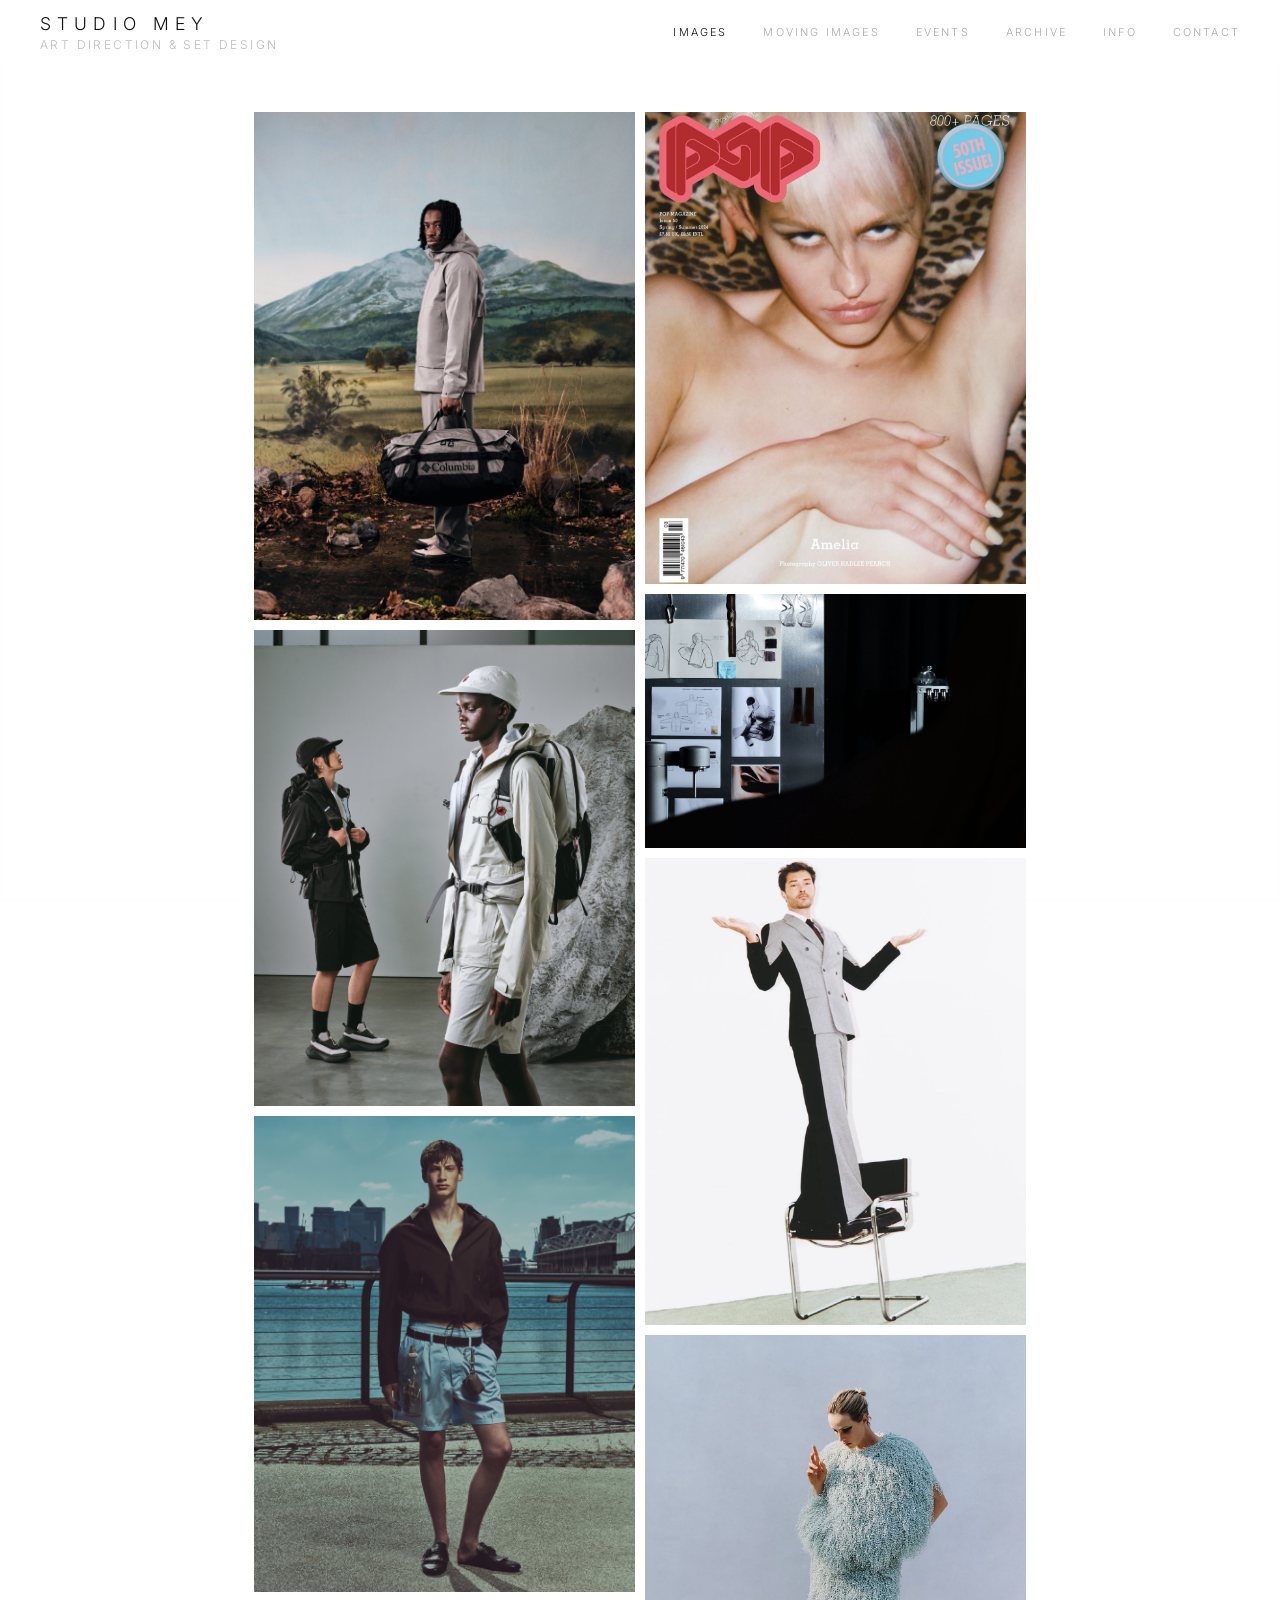
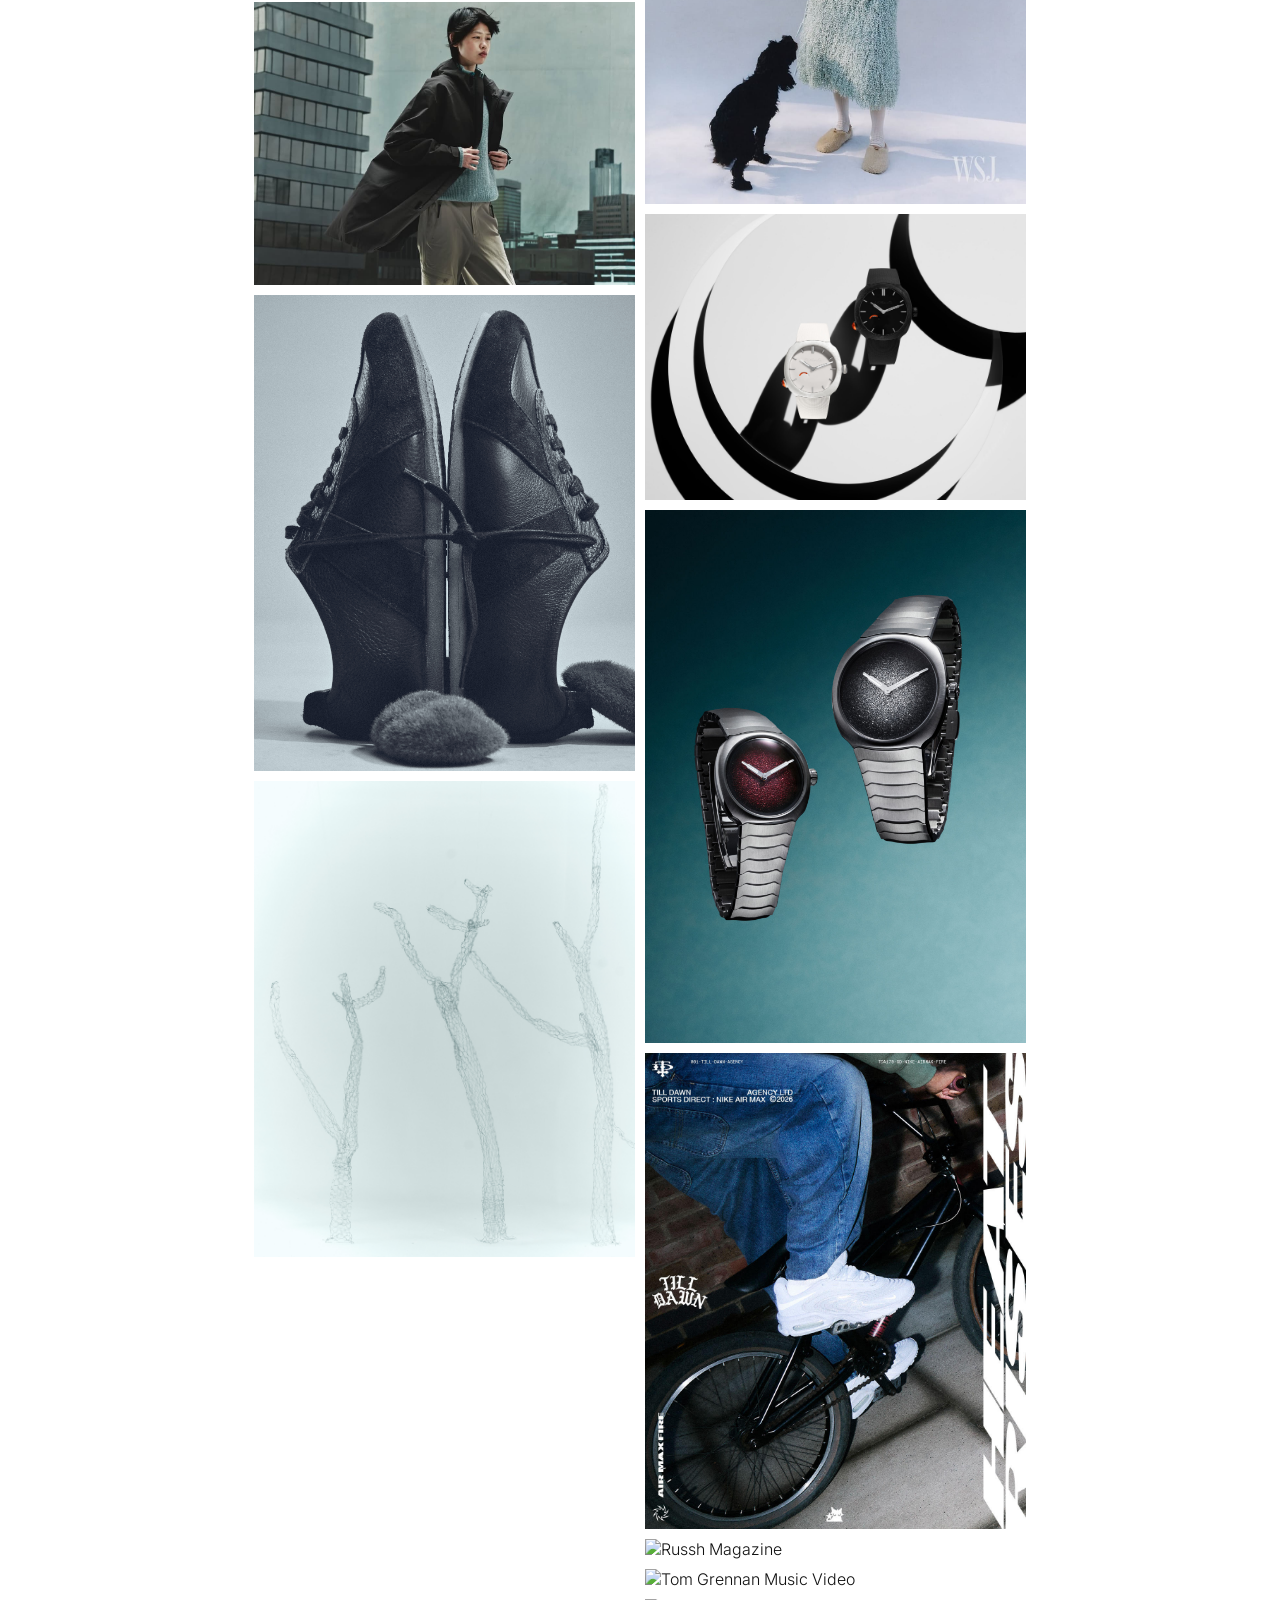
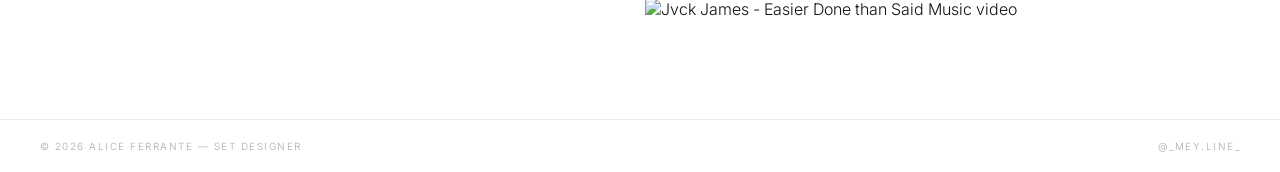
==== index.html @ 17c7597a "Update index.html" ====
<!DOCTYPE html>
<html lang="en">
<head>
  <meta charset="UTF-8" />
  <meta name="viewport" content="width=device-width, initial-scale=1.0" />
  <title>STUDIO MEY</title>
  <link rel="stylesheet" href="style.css" />
  <link rel="preconnect" href="https://fonts.googleapis.com" />
  <link rel="preconnect" href="https://fonts.gstatic.com" crossorigin />
  <link href="https://fonts.googleapis.com/css2?family=Inter:wght@200;300;400&display=swap" rel="stylesheet" />
</head>
<body>

  <div class="bg-layer">
    <img class="bg-image" src="images/bg.jpg" alt="" aria-hidden="true" />
  </div>

  <header class="nav">
  <a href="index.html" class="nav-logo">STUDIO MEY<span class="nav-tagline">Art Direction & Set Design</span></a>
        <nav class="nav-links">
      <a href="index.html" class="nav-link active">Images</a>
      <a href="moving-images.html" class="nav-link">Moving Images</a>
      <a href="events.html" class="nav-link">Events</a>
      <a href="archive.html" class="nav-link">Archive</a>
      <a href="info.html" class="nav-link">Info</a>
      <a href="contact.html" class="nav-link">Contact</a>
    </nav>
  <button class="nav-hamburger" id="hamburger" aria-label="Menu">
    <span></span><span></span><span></span>
  </button>
  </header>

  <nav class="nav-mobile" id="mobileMenu">
    <a href="index.html" class="nav-mobile-link active">Images</a>
    <a href="moving-images.html" class="nav-mobile-link ">Moving Images</a>
    <a href="events.html" class="nav-mobile-link ">Events</a>
    <a href="archive.html" class="nav-mobile-link ">Archive</a>
    <a href="info.html" class="nav-mobile-link ">Info</a>
    <a href="contact.html" class="nav-mobile-link ">Contact</a>
  </nav>

  <main class="gallery" id="gallery">

    <article class="project-card" data-project="0">
      <div class="card-img-wrap">
        <img src="images/ColumbiaxBrandnation1.jpg" alt="Columbia x Brandnation" loading="lazy" />
        <div class="card-hover-label">View Project</div>
      </div>
    </article>

    <article class="project-card" data-project="1">
      <div class="card-img-wrap">
        <img src="images/HPxMammut1.jpg" alt="Hiking Patrol x Mammut" loading="lazy" />
        <div class="card-hover-label">View Project</div>
      </div>
    </article>

    <article class="project-card" data-project="2">
      <div class="card-img-wrap">
        <img src="images/GlassMag1.jpg" alt="Glass Magazine" loading="lazy" />
        <div class="card-hover-label">View Project</div>
      </div>
    </article>

    <article class="project-card" data-project="3">
      <div class="card-img-wrap">
        <img src="images/HikingPatrolCity1.jpg" alt="Hiking Patrol - Renewal in Repose" loading="lazy" />
        <div class="card-hover-label">View Project</div>
      </div>
    </article>

    <article class="project-card" data-project="4">
      <div class="card-img-wrap">
        <img src="images/HikingPatrolMoss1.jpg" alt="Hiking Patrol SS26" loading="lazy" />
        <div class="card-hover-label">View Project</div>
      </div>
    </article>

    <article class="project-card" data-project="5">
      <div class="card-img-wrap">
        <img src="images/pmo1.jpg" alt="Purple Mountain Observatory" loading="lazy" />
        <div class="card-hover-label">View Project</div>
      </div>
    </article>

    <article class="project-card" data-project="6">
      <div class="card-img-wrap">
        <img src="images/pop1.jpg" alt="POP Magazine" loading="lazy" />
        <div class="card-hover-label">View Project</div>
      </div>
    </article>

    <article class="project-card" data-project="7">
      <div class="card-img-wrap">
        <img src="images/skypeople4.jpg" alt="Sky People" loading="lazy" />
        <div class="card-hover-label">View Project</div>
      </div>
    </article>

    <article class="project-card" data-project="8">
      <div class="card-img-wrap">
        <img src="images/therakishgent1.jpg" alt="The Rakish Gent Magazine" loading="lazy" />
        <div class="card-hover-label">View Project</div>
      </div>
    </article>

    <article class="project-card" data-project="9">
      <div class="card-img-wrap">
        <img src="images/wsj1.jpg" alt="WSJ Magazine" loading="lazy" />
        <div class="card-hover-label">View Project</div>
      </div>
    </article>

    <article class="project-card" data-project="10">
      <div class="card-img-wrap">
        <img src="images/Hmoser1.jpg" alt="H.Moser & Cie - Pump edition x Reebok" loading="lazy" />
        <div class="card-hover-label">View Project</div>
      </div>
    </article>

    <article class="project-card" data-project="11">
      <div class="card-img-wrap">
        <img src="images/Hmoserb1.jpg" alt="H.Moser & Cie - Streamline DNA Edition" loading="lazy" />
        <div class="card-hover-label">View Project</div>
      </div>
    </article>

    <article class="project-card" data-project="12">
      <div class="card-img-wrap">
        <img src="images/Sportsdirect1.jpg" alt="Sports Direct - Nike Air Max - Heat Rises" loading="lazy" />
        <div class="card-hover-label">View Project</div>
      </div>
    </article>

      <article class="project-card" data-project="13">
      <div class="card-img-wrap">
        <img src="images/russh1.jpg" alt="Russh Magazine" loading="lazy" />
        <div class="card-hover-label">View Project</div>
      </div>
    </article>

     <article class="project-card" data-project="14">
      <div class="card-img-wrap">
        <img src="images/tom1.jpg" alt="Tom Grennan Music Video" loading="lazy" />
        <div class="card-hover-label">View Project</div>
      </div>
    </article>

     <article class="project-card" data-project="15">
      <div class="card-img-wrap">
        <img src="images/jvck1.jpg" alt="Jvck James - Easier Done than Said Music video " loading="lazy" />
        <div class="card-hover-label">View Project</div>
      </div>
    </article>
  </main>

  <footer class="site-footer">
    <span>© <span id="year"></span> Alice Ferrante — Set Designer</span>
    <span class="footer-instagram">
      <a href="https://www.instagram.com/_mey.line_/" target="_blank" rel="noopener">@_mey.line_</a>
    </span>
  </footer>

  <div class="overlay" id="overlay" aria-hidden="true">
    <button class="overlay-close" id="overlayClose" aria-label="Close project">
      <span></span><span></span>
    </button>
    <div class="overlay-inner">
      <div class="overlay-images" id="overlayImages"></div>
      <div class="overlay-info">
        <p class="overlay-number" id="overlayNumber">01</p>
        <h2 class="overlay-title" id="overlayTitle">Project Title</h2>
        <p class="overlay-description" id="overlayDescription"></p>
        <p class="overlay-credits" id="overlayCredits"></p>
      </div>
    </div>
  </div>

  <script src="script.js"></script>
  <script>
    const hamburger = document.getElementById('hamburger');
    const mobileMenu = document.getElementById('mobileMenu');
    hamburger.addEventListener('click', () => {
      hamburger.classList.toggle('open');
      mobileMenu.classList.toggle('open');
    });
    mobileMenu.querySelectorAll('.nav-mobile-link').forEach(link => {
      link.addEventListener('click', () => {
        hamburger.classList.remove('open');
        mobileMenu.classList.remove('open');
      });
    });
  </script>
</body>
</html>
---- style.css ----
/* ============================================================
   STUDIO MEY — Stylesheet
   Aesthetic: Japanese minimalism. Silent. Precise. Pure white.
   ============================================================ */

@import url('https://fonts.googleapis.com/css2?family=Inter:wght@200;300;400&display=swap');

/* --- TOKENS --- */
:root {
  --white: #ffffff;
  --ink: #111111;
  --ink-soft: #555555;
  --ink-faint: #aaaaaa;
  --nav-height: 64px;
  --font: 'Inter', sans-serif;
  --transition: 0.4s cubic-bezier(0.25, 0.46, 0.45, 0.94);
  --overlay-transition: 0.5s cubic-bezier(0.25, 0.46, 0.45, 0.94);
}

/* --- RESET --- */
*, *::before, *::after { box-sizing: border-box; margin: 0; padding: 0; }
html { font-size: 16px; scroll-behavior: smooth; }
body {
  background-color: var(--white);
  color: var(--ink);
  font-family: var(--font);
  font-weight: 300;
  min-height: 100vh;
  overflow-x: hidden;
}
a { color: inherit; text-decoration: none; }
img { display: block; width: 100%; height: 100%; object-fit: cover; }
ul { list-style: none; }

/* --- BACKGROUND LAYER --- */
.bg-layer {
  position: fixed;
  inset: 0;
  z-index: 0;
  pointer-events: none;
}
.bg-image {
  width: 100%;
  height: 100%;
  object-fit: cover;
  object-position: center;
  opacity: 0.04;
  filter: grayscale(100%);
}

/* --- NAV --- */
.nav {
  position: fixed;
  top: 0;
  left: 0;
  right: 0;
  z-index: 100;
  height: var(--nav-height);
  display: flex;
  align-items: center;
  justify-content: space-between;
  padding: 0 40px;
  background: rgba(255, 255, 255, 0.92);
  backdrop-filter: blur(16px);
  -webkit-backdrop-filter: blur(16px);
}
.nav-logo {
  font-family: var(--font);
  font-size: 1.1rem;
  font-weight: 300;
  letter-spacing: 0.35em;
  text-transform: uppercase;
  color: var(--ink);
  transition: opacity var(--transition);
  z-index: 110;
  display: flex;
  flex-direction: column;
  gap: 3px;
}
.nav-logo:hover { opacity: 0.4; }
.nav-links {
  display: flex;
  gap: 36px;
  align-items: center;
}
.nav-link {
  font-size: 0.68rem;
  font-weight: 300;
  letter-spacing: 0.2em;
  text-transform: uppercase;
  color: var(--ink-faint);
  transition: color var(--transition);
}
.nav-link:hover,
.nav-link.active { color: var(--ink); }

/* --- HAMBURGER BUTTON (mobile only) --- */
.nav-hamburger {
  display: none;
  flex-direction: column;
  gap: 5px;
  background: none;
  border: none;
  cursor: pointer;
  padding: 8px;
  z-index: 110;
}
.nav-hamburger span {
  display: block;
  width: 22px;
  height: 1px;
  background: var(--ink);
  transition: transform 0.3s ease, opacity 0.3s ease;
}
.nav-hamburger.open span:nth-child(1) { transform: translateY(6px) rotate(45deg); }
.nav-hamburger.open span:nth-child(2) { opacity: 0; }
.nav-hamburger.open span:nth-child(3) { transform: translateY(-6px) rotate(-45deg); }

/* --- MOBILE MENU --- */
.nav-mobile {
  display: none;
  position: fixed;
  inset: 0;
  top: var(--nav-height);
  background: rgba(255, 255, 255, 0.98);
  backdrop-filter: blur(16px);
  -webkit-backdrop-filter: blur(16px);
  z-index: 99;
  flex-direction: column;
  align-items: center;
  justify-content: center;
  gap: 32px;
  padding: 40px;
}
.nav-mobile.open { display: flex; }
.nav-mobile-link {
  font-size: 1rem;
  font-weight: 300;
  letter-spacing: 0.25em;
  text-transform: uppercase;
  color: var(--ink-faint);
  transition: color var(--transition);
}
.nav-mobile-link:hover,
.nav-mobile-link.active { color: var(--ink); }

/* --- GALLERY --- */
.gallery {
  position: relative;
  z-index: 1;
  padding-top: calc(var(--nav-height) + 48px);
  padding-bottom: 100px;
  max-width: 820px;
  margin: 0 auto;
  padding-left: 24px;
  padding-right: 24px;
  columns: 2;
  column-gap: 10px;
}

/* --- SINGLE COLUMN GALLERY (Events & Archive) --- */
.gallery--single {
  columns: 1;
  max-width: 600px;
}

/* Project cards */
.project-card {
  break-inside: avoid;
  margin-bottom: 10px;
  cursor: pointer;
  position: relative;
  overflow: hidden;
}
.card-img-wrap {
  position: relative;
  overflow: hidden;
}
.card-img-wrap img {
  height: auto;
  display: block;
  transition: opacity 0.5s ease;
  opacity: 1;
}
.project-card:hover .card-img-wrap img { opacity: 0.7; }
.card-hover-label { display: none; }

/* Staggered fade-in */
.project-card {
  opacity: 0;
  animation: fadeIn 0.8s forwards;
}
.project-card:nth-child(1)  { animation-delay: 0.04s; }
.project-card:nth-child(2)  { animation-delay: 0.10s; }
.project-card:nth-child(3)  { animation-delay: 0.16s; }
.project-card:nth-child(4)  { animation-delay: 0.22s; }
.project-card:nth-child(5)  { animation-delay: 0.28s; }
.project-card:nth-child(6)  { animation-delay: 0.34s; }
.project-card:nth-child(7)  { animation-delay: 0.40s; }
.project-card:nth-child(8)  { animation-delay: 0.46s; }
.project-card:nth-child(9)  { animation-delay: 0.52s; }
.project-card:nth-child(10) { animation-delay: 0.58s; }

@keyframes fadeIn { to { opacity: 1; } }

/* --- OVERLAY --- */
.overlay {
  position: fixed;
  inset: 0;
  z-index: 200;
  background: var(--white);
  opacity: 0;
  pointer-events: none;
  transition: opacity var(--overlay-transition);
  overflow-y: auto;
}
.overlay.open {
  opacity: 1;
  pointer-events: all;
}
.overlay-close {
  position: fixed;
  top: 24px;
  right: 36px;
  z-index: 210;
  width: 40px;
  height: 40px;
  background: none;
  border: none;
  cursor: pointer;
  display: flex;
  flex-direction: column;
  align-items: center;
  justify-content: center;
  padding: 8px;
  opacity: 0.35;
  transition: opacity var(--transition);
}
.overlay-close:hover { opacity: 1; }
.overlay-close span {
  display: block;
  width: 20px;
  height: 1px;
  background: var(--ink);
  transform-origin: center;
}
.overlay-close span:first-child { transform: translateY(0.5px) rotate(45deg); }
.overlay-close span:last-child  { transform: translateY(-0.5px) rotate(-45deg); }
.overlay-inner {
  display: grid;
  grid-template-columns: 1fr 280px;
  min-height: 100vh;
}
.overlay-images {
  padding: 72px 40px 80px 40px;
  display: flex;
  flex-direction: column;
  gap: 10px;
  border-right: 1px solid #ebebeb;
}
.overlay-images img {
  width: 100%;
  height: auto;
  object-fit: contain;
  max-height: 85vh;
}
.overlay-info {
  padding: 72px 32px 80px 32px;
  display: flex;
  flex-direction: column;
  position: sticky;
  top: 0;
  max-height: 100vh;
  overflow-y: auto;
}
.overlay-number {
  font-size: 0.62rem;
  font-weight: 300;
  letter-spacing: 0.2em;
  color: var(--ink-faint);
  margin-bottom: 20px;
}
.overlay-title {
  font-size: 0.82rem;
  font-weight: 300;
  letter-spacing: 0.1em;
  line-height: 1.6;
  color: var(--ink);
  margin-bottom: 28px;
  text-transform: uppercase;
}
.overlay-description {
  font-size: 0.75rem;
  font-weight: 300;
  line-height: 1.95;
  color: var(--ink-soft);
  margin-bottom: 28px;
  letter-spacing: 0.02em;
}
.overlay-credits {
  font-size: 0.62rem;
  font-weight: 300;
  letter-spacing: 0.12em;
  line-height: 2.1;
  color: var(--ink-faint);
  white-space: pre-line;
  text-transform: uppercase;
}

/* --- FOOTER --- */
.site-footer {
  position: relative;
  z-index: 1;
  display: flex;
  justify-content: space-between;
  align-items: center;
  padding: 20px 40px;
  border-top: 1px solid #ebebeb;
  font-size: 0.62rem;
  font-weight: 300;
  letter-spacing: 0.15em;
  text-transform: uppercase;
  color: var(--ink-faint);
}
.footer-instagram a {
  color: var(--ink-faint);
  transition: color var(--transition);
}
.footer-instagram a:hover { color: var(--ink); }

/* --- INFO PAGE --- */
.info-page {
  position: relative;
  z-index: 1;
  padding-top: calc(var(--nav-height) + 80px);
  padding-bottom: 80px;
  padding-left: 80px;
  padding-right: 80px;
  min-height: calc(100vh - var(--nav-height));
}
.info-grid {
  display: grid;
  grid-template-columns: 1fr 1.6fr;
  gap: 80px;
  align-items: start;
  max-width: 1000px;
}
.info-portrait {
  width: 100%;
  height: 520px;
  object-fit: cover;
  object-position: top;
  filter: grayscale(20%);
}
.info-name {
  font-size: clamp(1.4rem, 3vw, 2rem);
  font-weight: 200;
  letter-spacing: 0.14em;
  text-transform: uppercase;
  line-height: 1;
  color: var(--ink);
  margin-bottom: 10px;
}
.info-role {
  font-size: 0.62rem;
  font-weight: 300;
  letter-spacing: 0.28em;
  text-transform: uppercase;
  color: var(--ink-faint);
  margin-bottom: 48px;
}
.info-bio {
  font-size: 0.82rem;
  font-weight: 300;
  line-height: 2.1;
  color: var(--ink-soft);
  margin-bottom: 48px;
  max-width: 460px;
  letter-spacing: 0.02em;
}
.info-services { margin-bottom: 48px; }
.info-services-label {
  font-size: 0.62rem;
  font-weight: 300;
  letter-spacing: 0.25em;
  text-transform: uppercase;
  color: var(--ink-faint);
  margin-bottom: 14px;
}
.info-services ul { display: flex; flex-direction: column; gap: 8px; }
.info-services li {
  font-size: 0.75rem;
  font-weight: 300;
  letter-spacing: 0.08em;
  color: var(--ink-soft);
}
.info-contact { display: flex; flex-direction: column; gap: 10px; }
.info-email,
.info-instagram {
  font-size: 0.72rem;
  font-weight: 300;
  letter-spacing: 0.1em;
  color: var(--ink-soft);
  transition: color var(--transition);
}
.info-email:hover,
.info-instagram:hover { color: var(--ink); }

/* --- CONTACT PAGE --- */
.contact-page {
  position: relative;
  z-index: 1;
  min-height: calc(100vh - var(--nav-height));
  display: flex;
  align-items: center;
  justify-content: center;
  padding: var(--nav-height) 40px 80px;
}
.contact-content {
  text-align: center;
  display: flex;
  flex-direction: column;
  gap: 20px;
}
.contact-name {
  font-size: 0.68rem;
  font-weight: 300;
  letter-spacing: 0.28em;
  text-transform: uppercase;
  color: var(--ink-faint);
  margin-bottom: 12px;
}
.contact-link {
  font-size: 1rem;
  font-weight: 300;
  letter-spacing: 0.06em;
  color: var(--ink-soft);
  text-decoration: none;
  transition: color 0.3s ease;
  display: block;
}
.contact-link:hover { color: var(--ink); }

/* --- RESPONSIVE --- */
@media (max-width: 768px) {

  /* Hide desktop nav links, show hamburger */
  .nav-links { display: none; }
  .nav-hamburger { display: flex; }
  .nav { padding: 0 24px; }

  .gallery {
    max-width: 100%;
    columns: 2;
    padding-left: 12px;
    padding-right: 12px;
    column-gap: 8px;
  }
  .gallery--single {
    columns: 1;
    max-width: 100%;
    margin: 0 auto;
  }
  .project-card { margin-bottom: 8px; }

  .overlay-inner { grid-template-columns: 1fr; }
  .overlay-images {
    padding: 72px 16px 32px;
    border-right: none;
    border-bottom: 1px solid #ebebeb;
  }
  .overlay-info {
    position: static;
    max-height: none;
    padding: 32px 16px 80px;
  }
  .overlay-close { right: 16px; }

  .info-page { padding: 100px 24px 60px; }
  .info-grid { grid-template-columns: 1fr; gap: 40px; }
  .info-portrait { height: 400px; }

  .site-footer { flex-direction: column; gap: 8px; text-align: center; padding: 20px 24px; }
}

@media (max-width: 400px) {
  .gallery { columns: 1; }
} 

.nav-tagline {
  font-size: 0.75rem;
  font-weight: 300;
  letter-spacing: 0.2em;
  text-transform: uppercase;
  color: var(--ink-faint);
  opacity: 0.8;
}
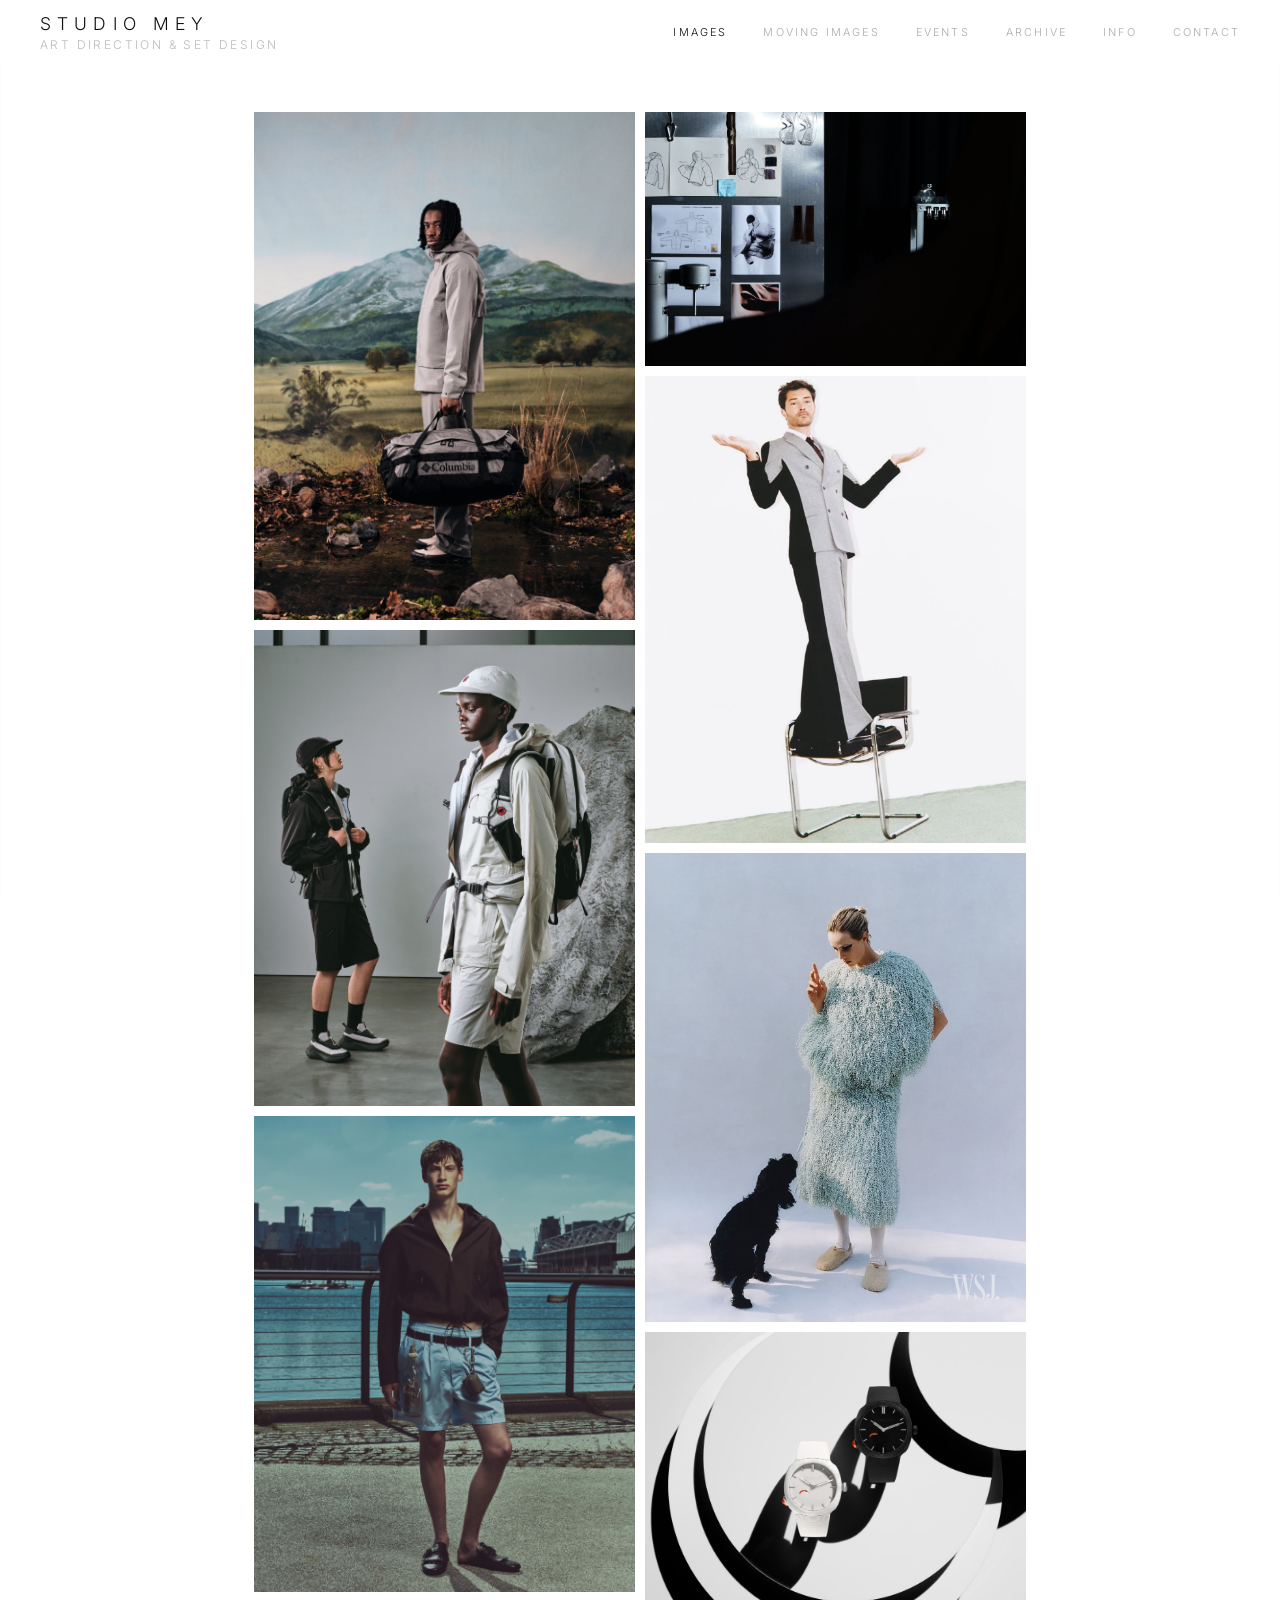
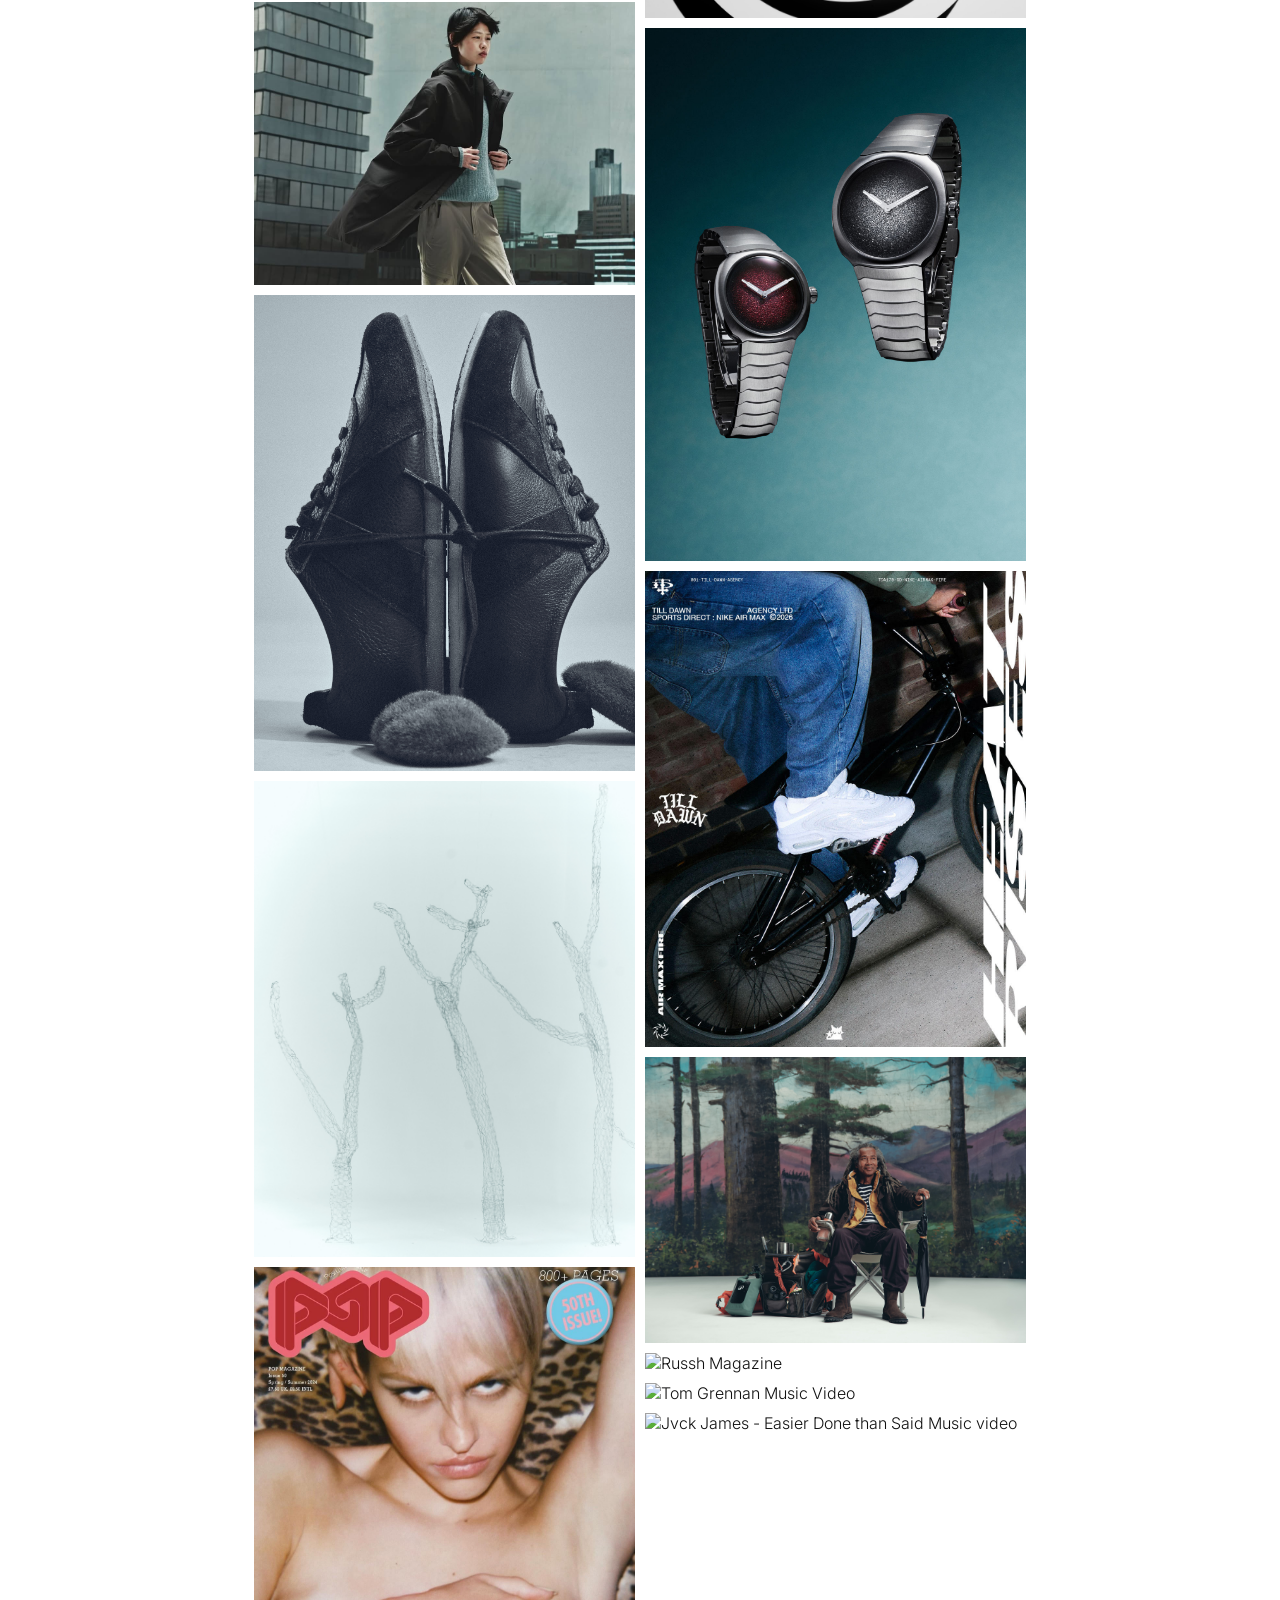
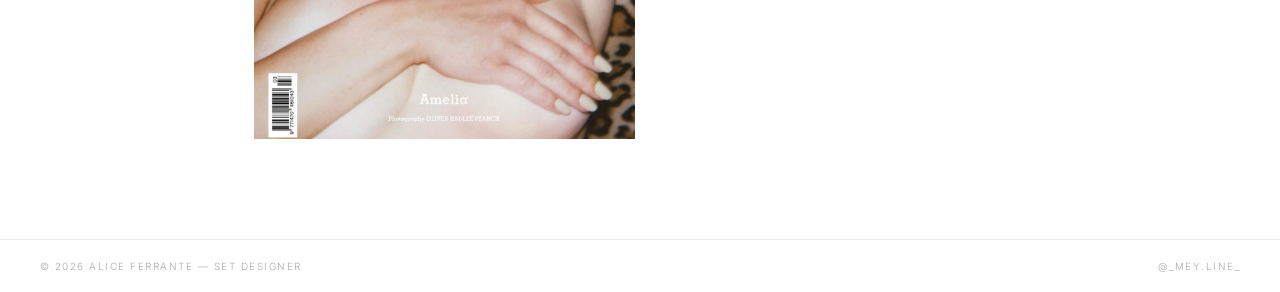
==== commit 578af91a: "Update index.html" ====
--- a/index.html
+++ b/index.html
@@ -131,6 +131,13 @@
         <div class="card-hover-label">View Project</div>
       </div>
     </article>
+
+    <article class="project-card" data-project="13">
+  <div class="card-img-wrap">
+    <img src="images/decathlon1.jpg" alt="Decathlon x Orienteer Magazine" loading="lazy" />
+    <div class="card-hover-label">View Project</div>
+  </div>
+</article>
 
       <article class="project-card" data-project="13">
       <div class="card-img-wrap">
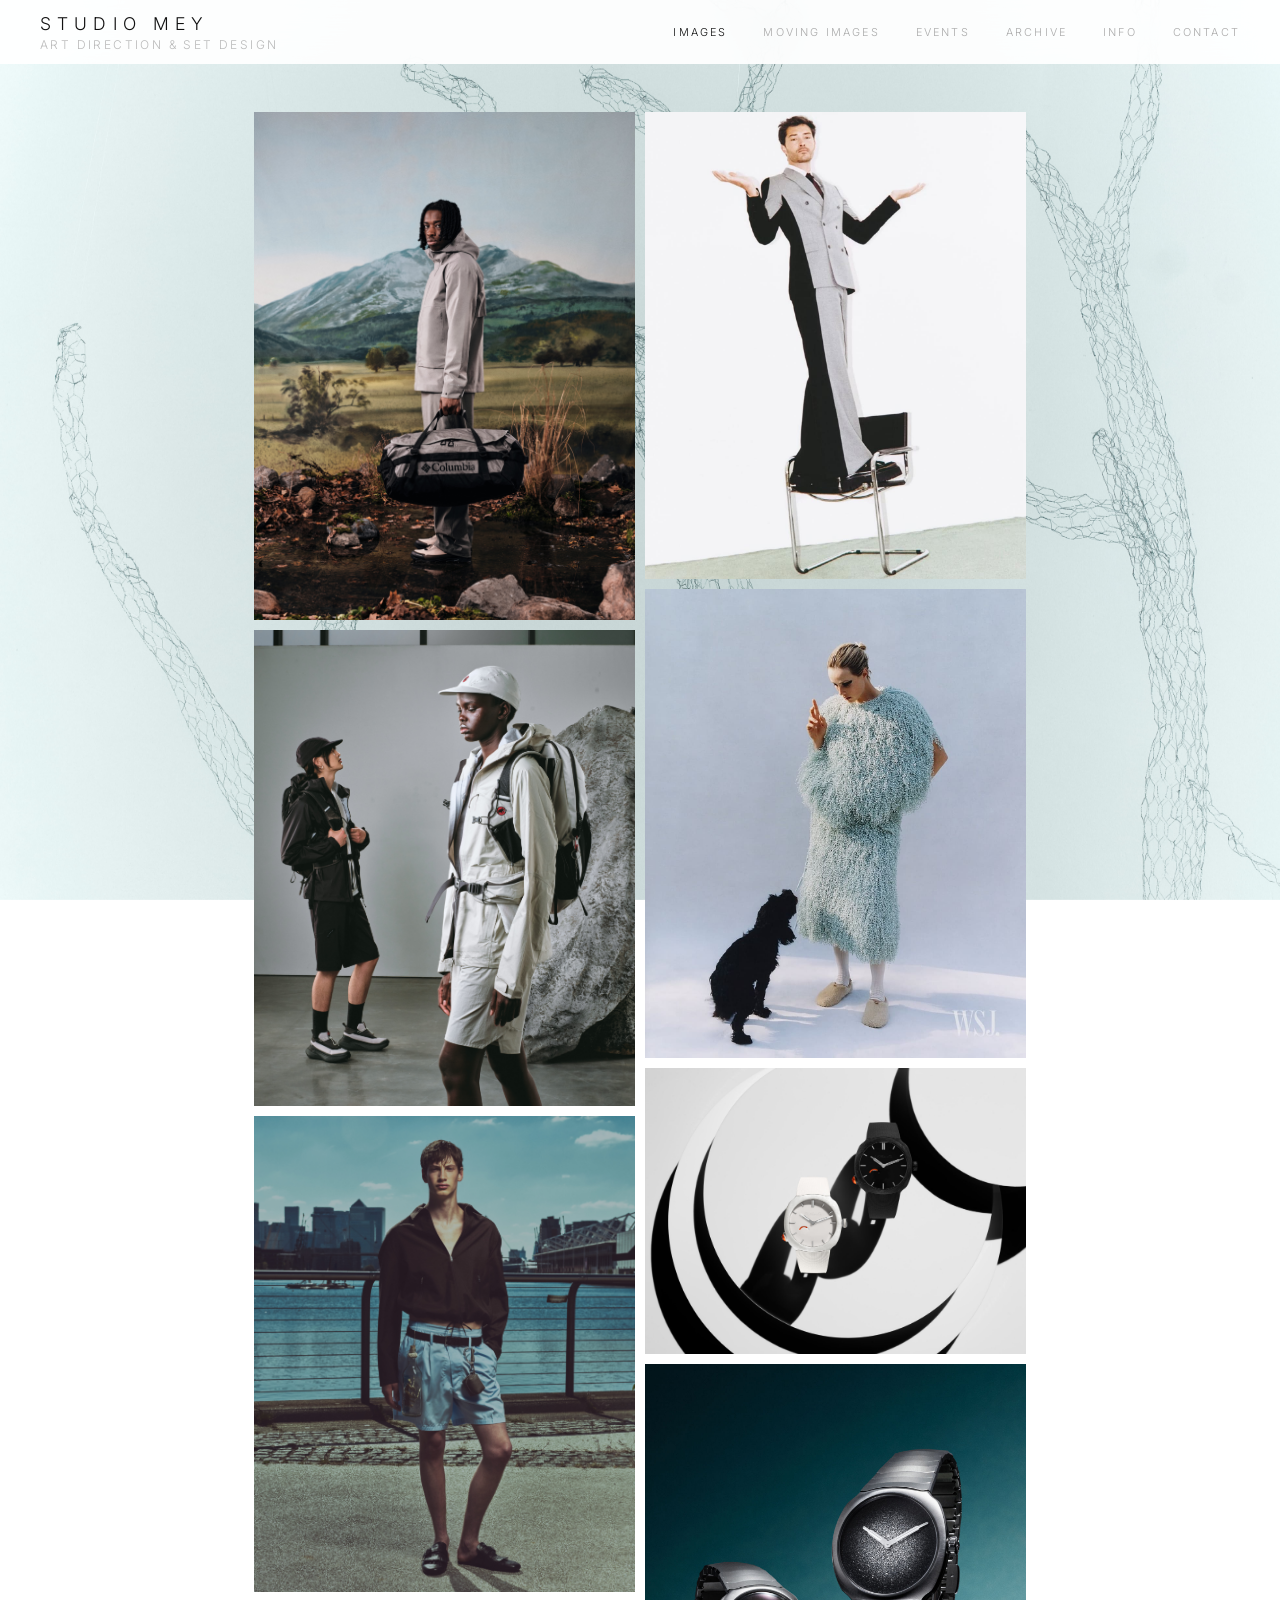
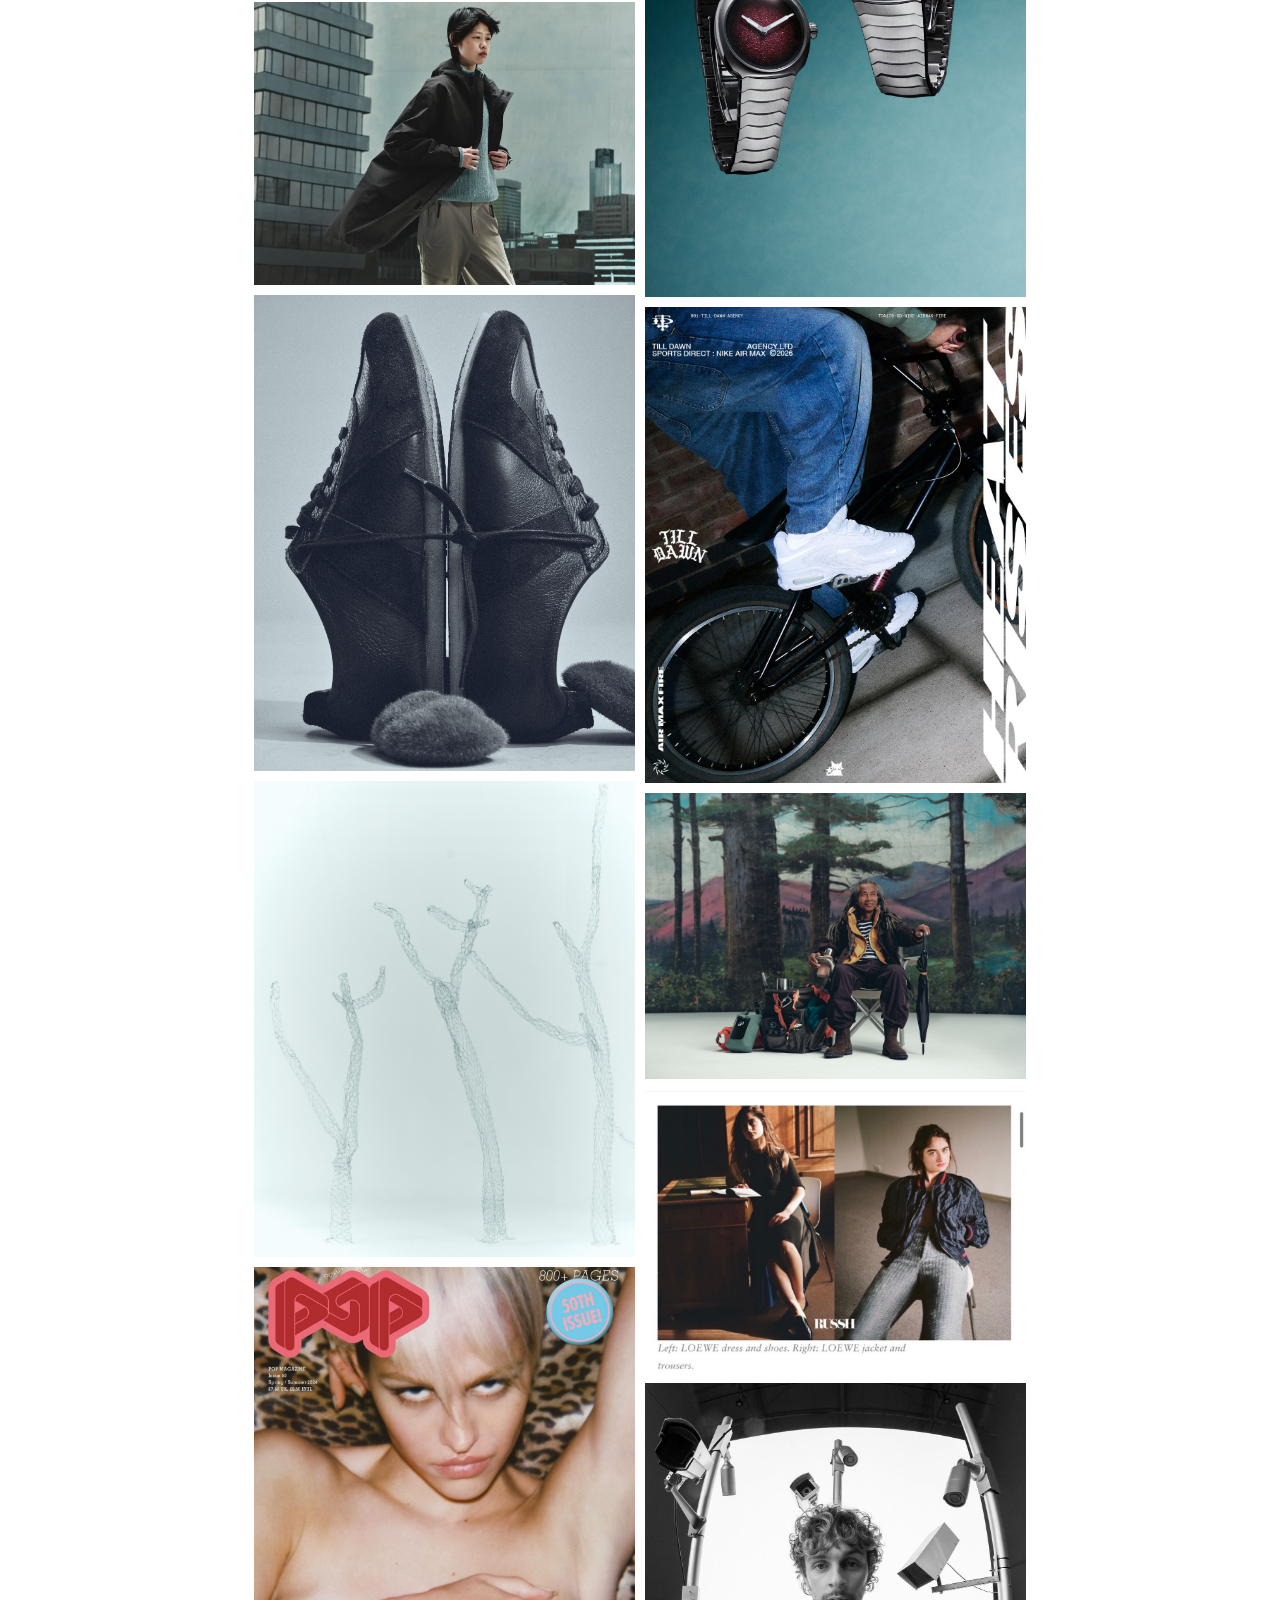
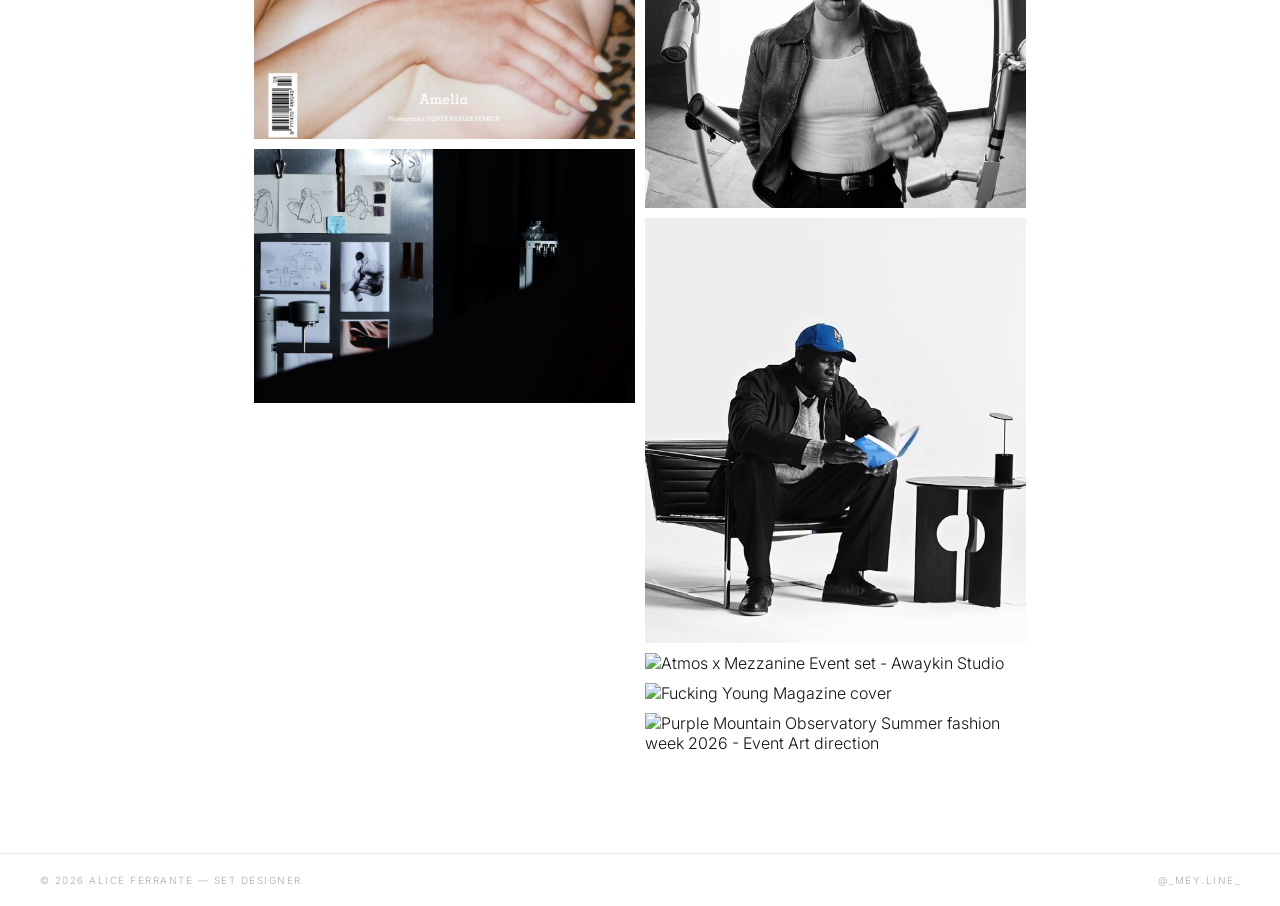
==== commit 04619319: "Add multiple project cards to index.html" ====
--- a/index.html
+++ b/index.html
@@ -139,26 +139,48 @@
   </div>
 </article>
 
-      <article class="project-card" data-project="13">
+      <article class="project-card" data-project="14">
       <div class="card-img-wrap">
         <img src="images/russh1.jpg" alt="Russh Magazine" loading="lazy" />
         <div class="card-hover-label">View Project</div>
       </div>
     </article>
 
-     <article class="project-card" data-project="14">
+     <article class="project-card" data-project="15">
       <div class="card-img-wrap">
         <img src="images/tom1.jpg" alt="Tom Grennan Music Video" loading="lazy" />
         <div class="card-hover-label">View Project</div>
       </div>
     </article>
 
-     <article class="project-card" data-project="15">
+     <article class="project-card" data-project="16">
       <div class="card-img-wrap">
         <img src="images/jvck1.jpg" alt="Jvck James - Easier Done than Said Music video " loading="lazy" />
         <div class="card-hover-label">View Project</div>
       </div>
     </article>
+    
+     <article class="project-card" data-project="17">
+      <div class="card-img-wrap">
+        <img src="images/ATMOS1.jpg" alt="Atmos x Mezzanine Event set - Awaykin Studio" loading="lazy" />
+        <div class="card-hover-label">View Project</div>
+      </div>
+    </article>
+    
+     <article class="project-card" data-project="18">
+      <div class="card-img-wrap">
+        <img src="images/FY1.jpg" alt="Fucking Young Magazine cover" loading="lazy" />
+        <div class="card-hover-label">View Project</div>
+      </div>
+    </article>
+    
+     <article class="project-card" data-project="19">
+      <div class="card-img-wrap">
+        <img src="images/PMOsummer1.jpg" alt="Purple Mountain Observatory Summer fashion week 2026 - Event Art direction " loading="lazy" />
+        <div class="card-hover-label">View Project</div>
+      </div>
+    </article>
+    
   </main>
 
   <footer class="site-footer">
--- a/style.css
+++ b/style.css
@@ -44,8 +44,8 @@
   height: 100%;
   object-fit: cover;
   object-position: center;
-  opacity: 0.04;
-  filter: grayscale(100%);
+  opacity: 1;
+  filter: none;
 }
 
 /* --- NAV --- */
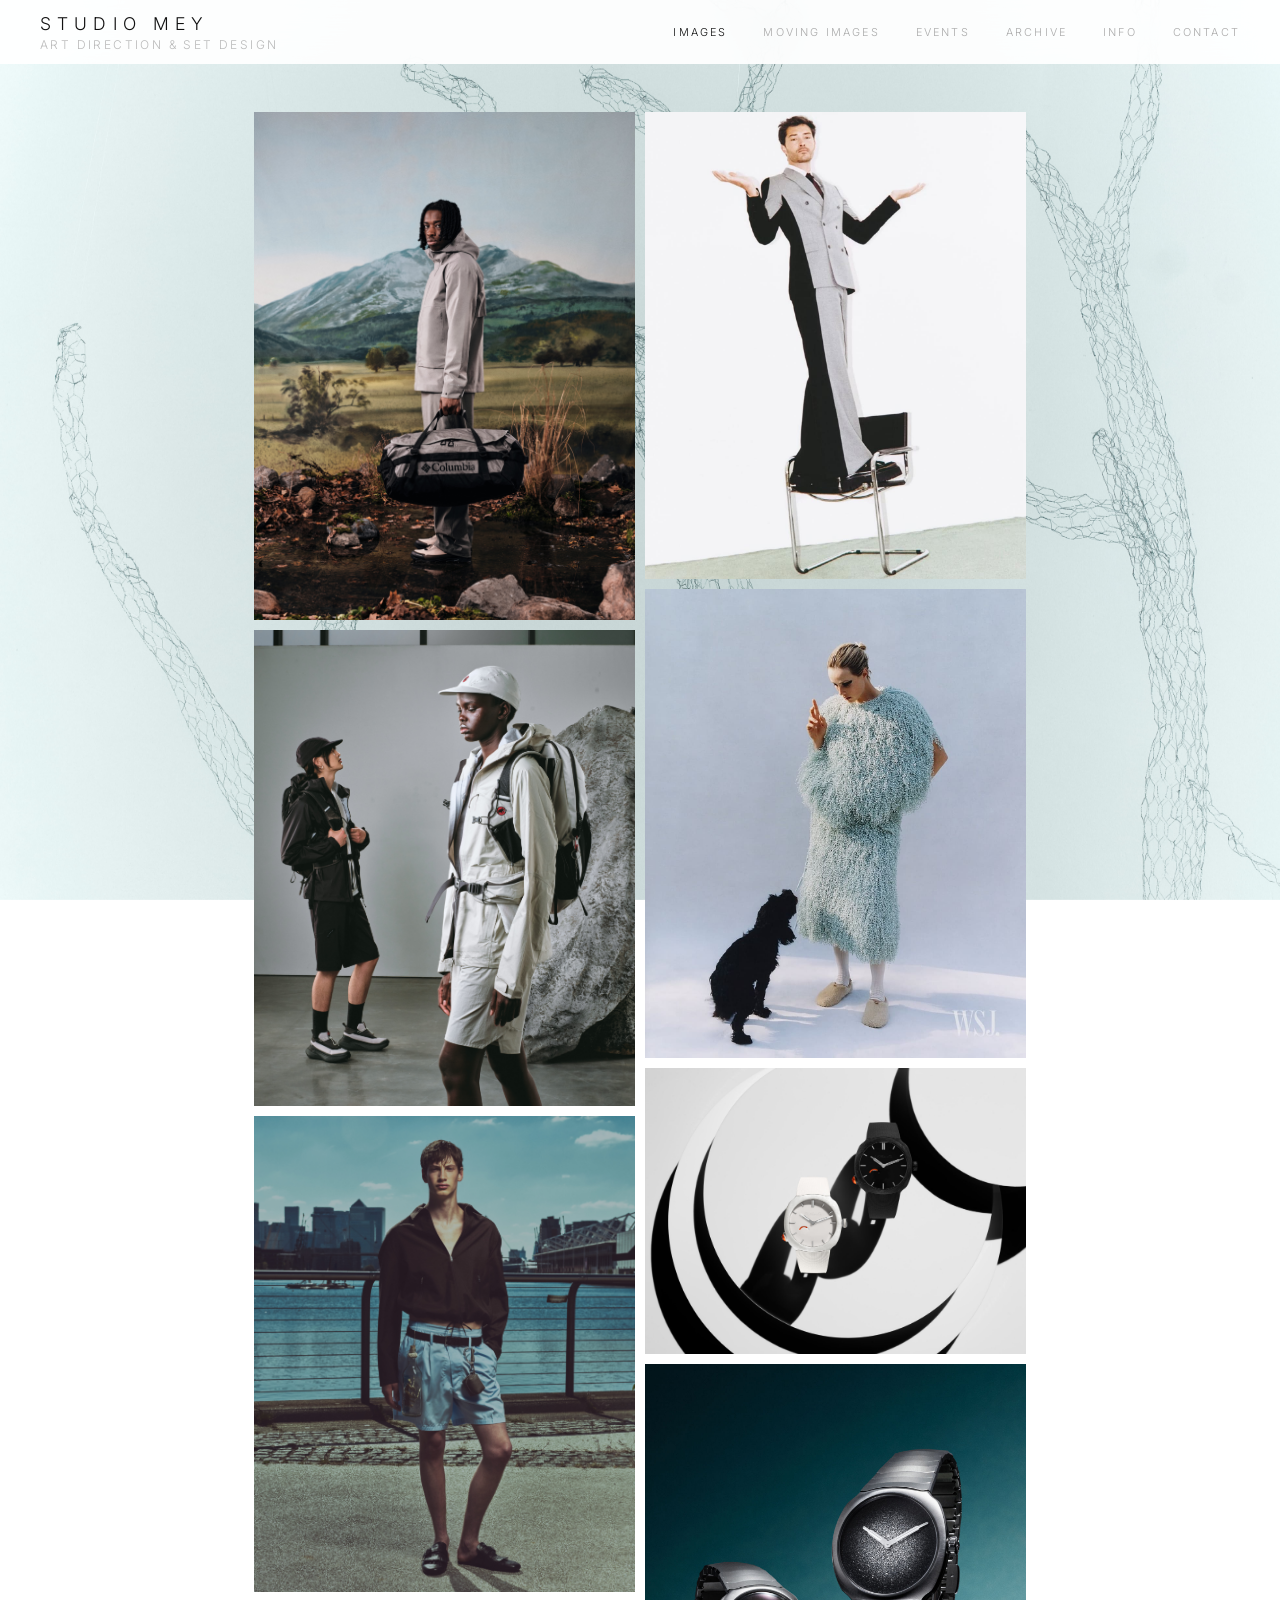
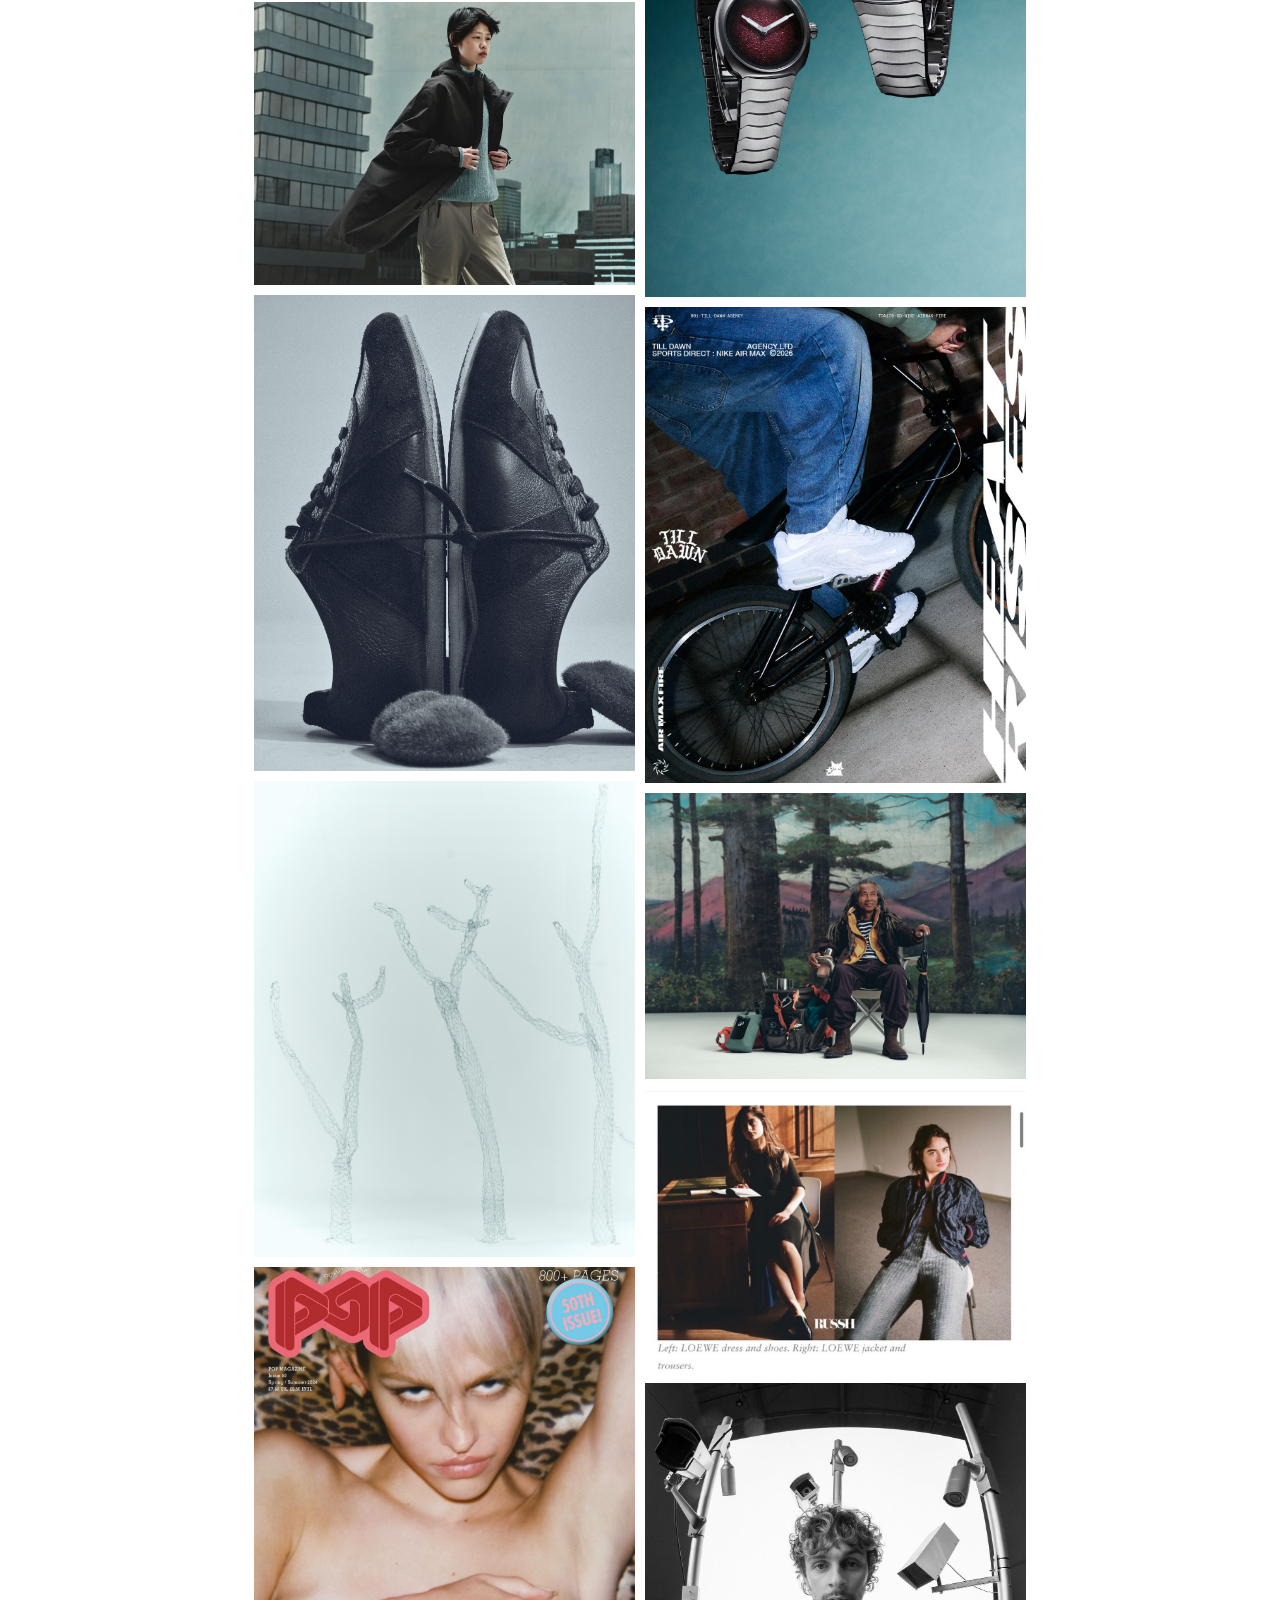
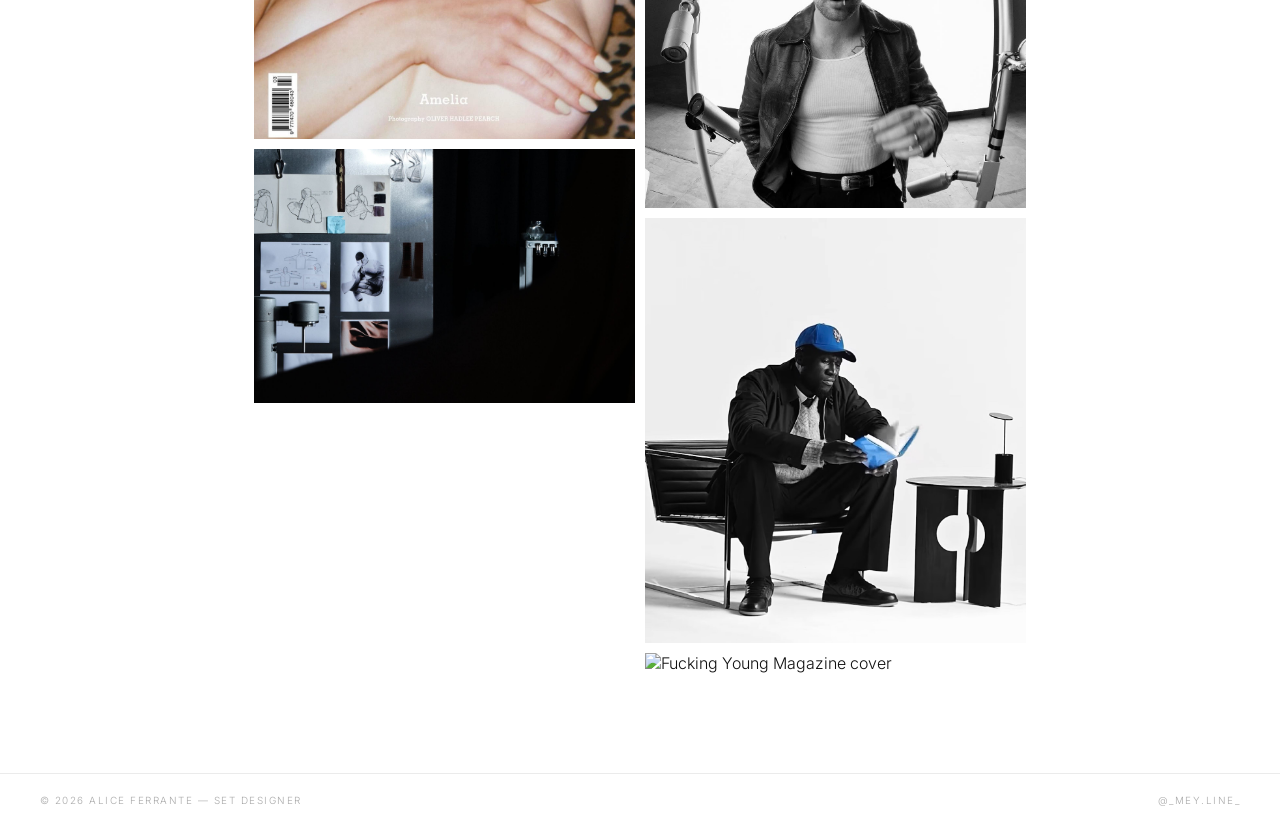
==== commit b8d7f98c: "Update index.html" ====
--- a/index.html
+++ b/index.html
@@ -162,21 +162,7 @@
     
      <article class="project-card" data-project="17">
       <div class="card-img-wrap">
-        <img src="images/ATMOS1.jpg" alt="Atmos x Mezzanine Event set - Awaykin Studio" loading="lazy" />
-        <div class="card-hover-label">View Project</div>
-      </div>
-    </article>
-    
-     <article class="project-card" data-project="18">
-      <div class="card-img-wrap">
         <img src="images/FY1.jpg" alt="Fucking Young Magazine cover" loading="lazy" />
-        <div class="card-hover-label">View Project</div>
-      </div>
-    </article>
-    
-     <article class="project-card" data-project="19">
-      <div class="card-img-wrap">
-        <img src="images/PMOsummer1.jpg" alt="Purple Mountain Observatory Summer fashion week 2026 - Event Art direction " loading="lazy" />
         <div class="card-hover-label">View Project</div>
       </div>
     </article>
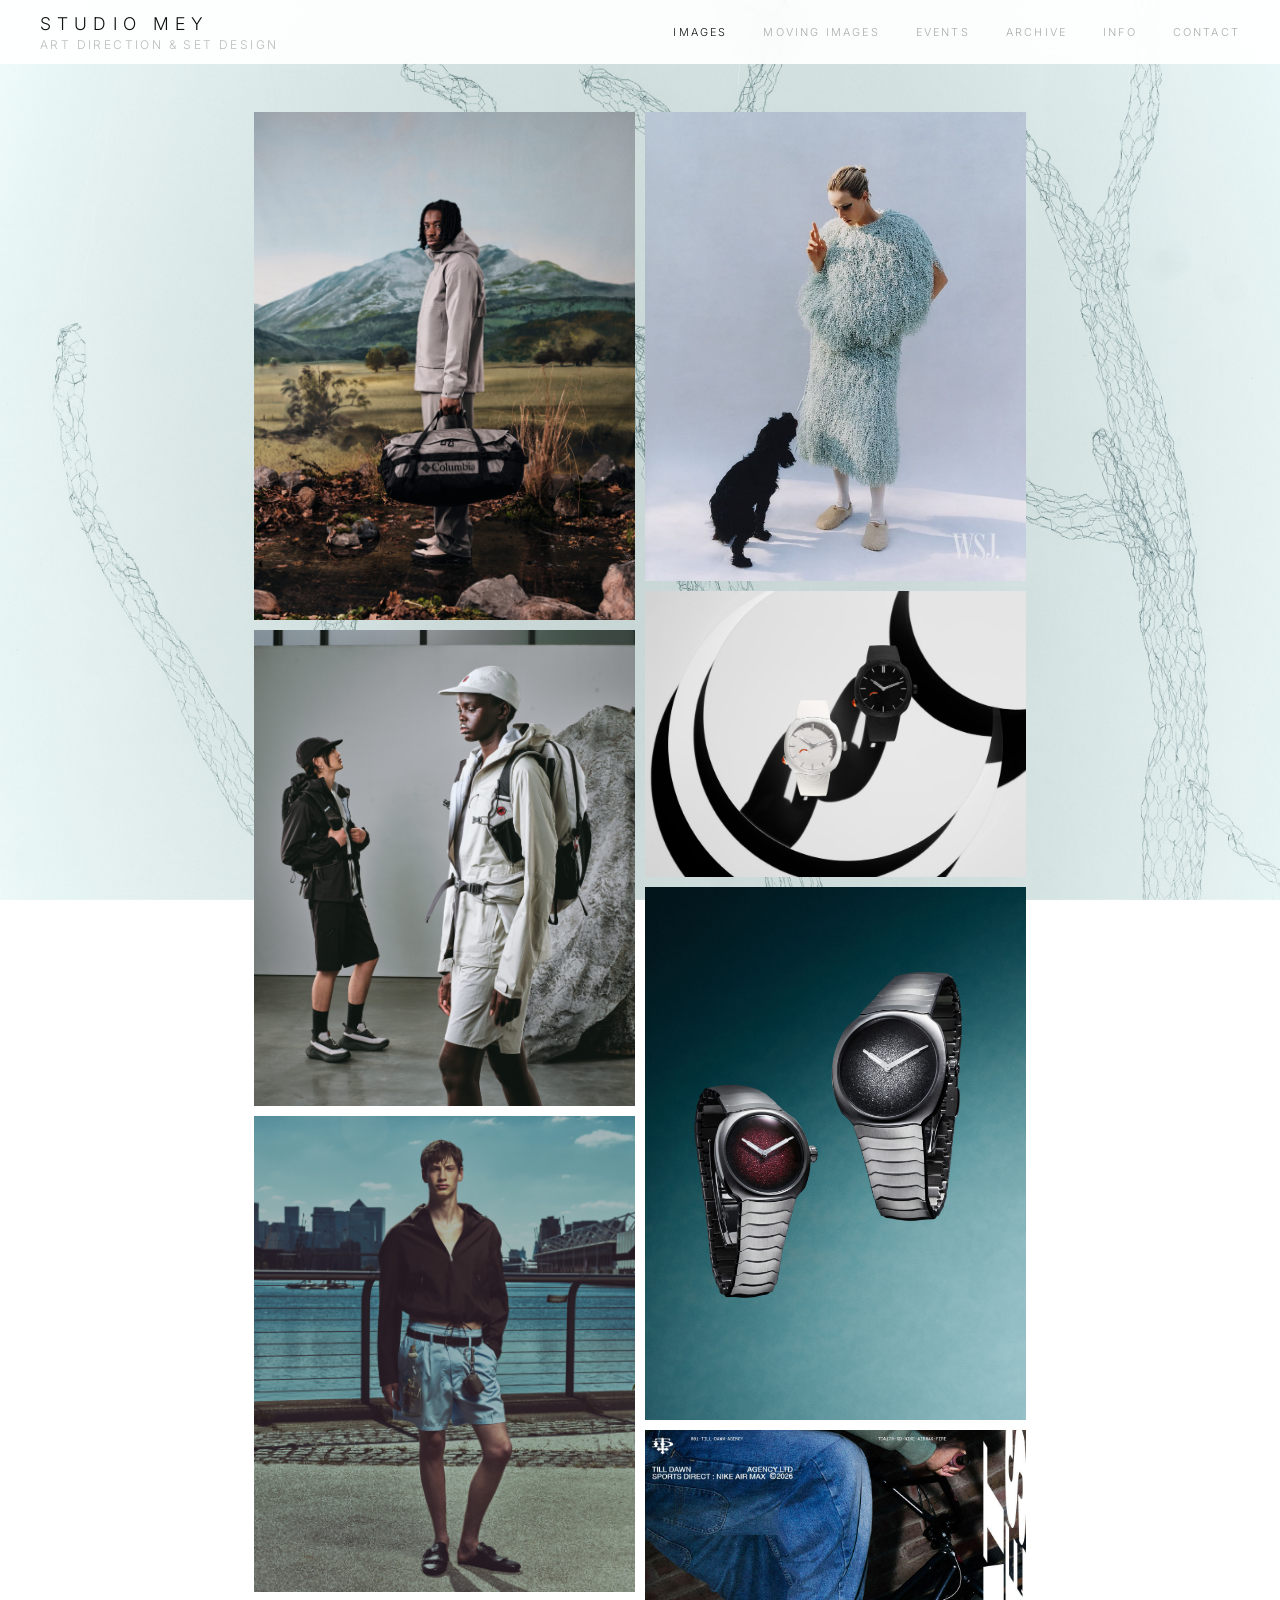
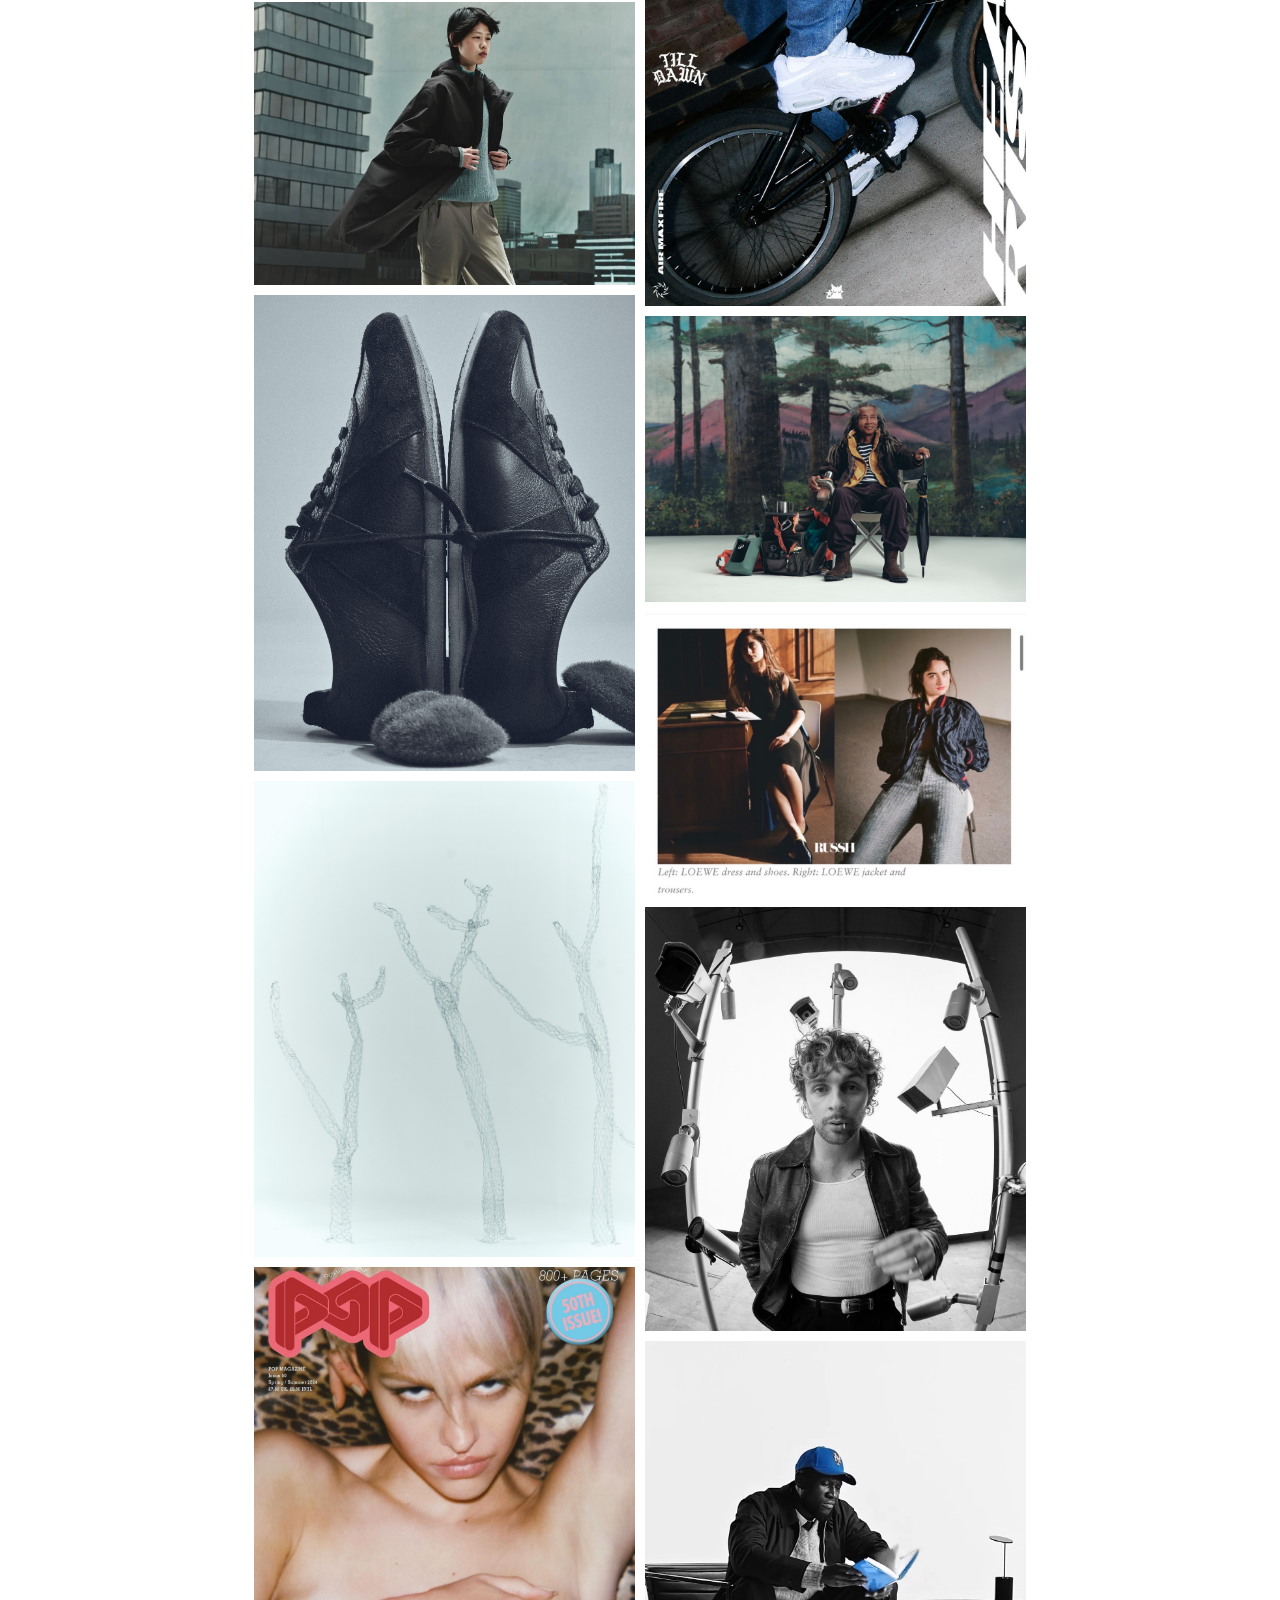
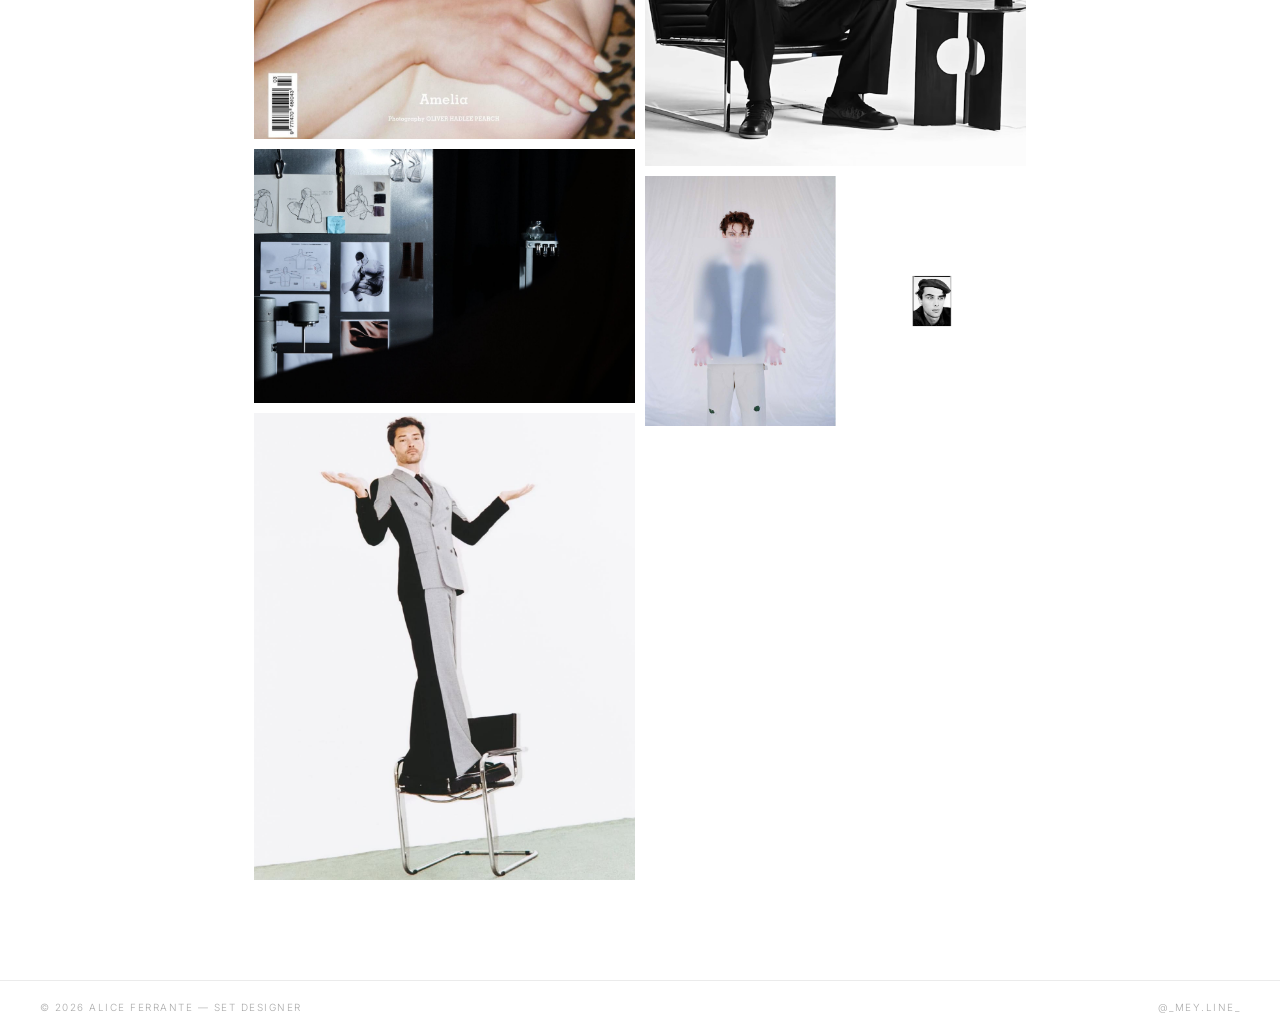
==== commit 6598c268: "Fix image file extension from .jpg to .JPG" ====
--- a/index.html
+++ b/index.html
@@ -162,7 +162,7 @@
     
      <article class="project-card" data-project="17">
       <div class="card-img-wrap">
-        <img src="images/FY1.jpg" alt="Fucking Young Magazine cover" loading="lazy" />
+        <img src="images/FY1.JPG" alt="Fucking Young Magazine cover" loading="lazy" />
         <div class="card-hover-label">View Project</div>
       </div>
     </article>
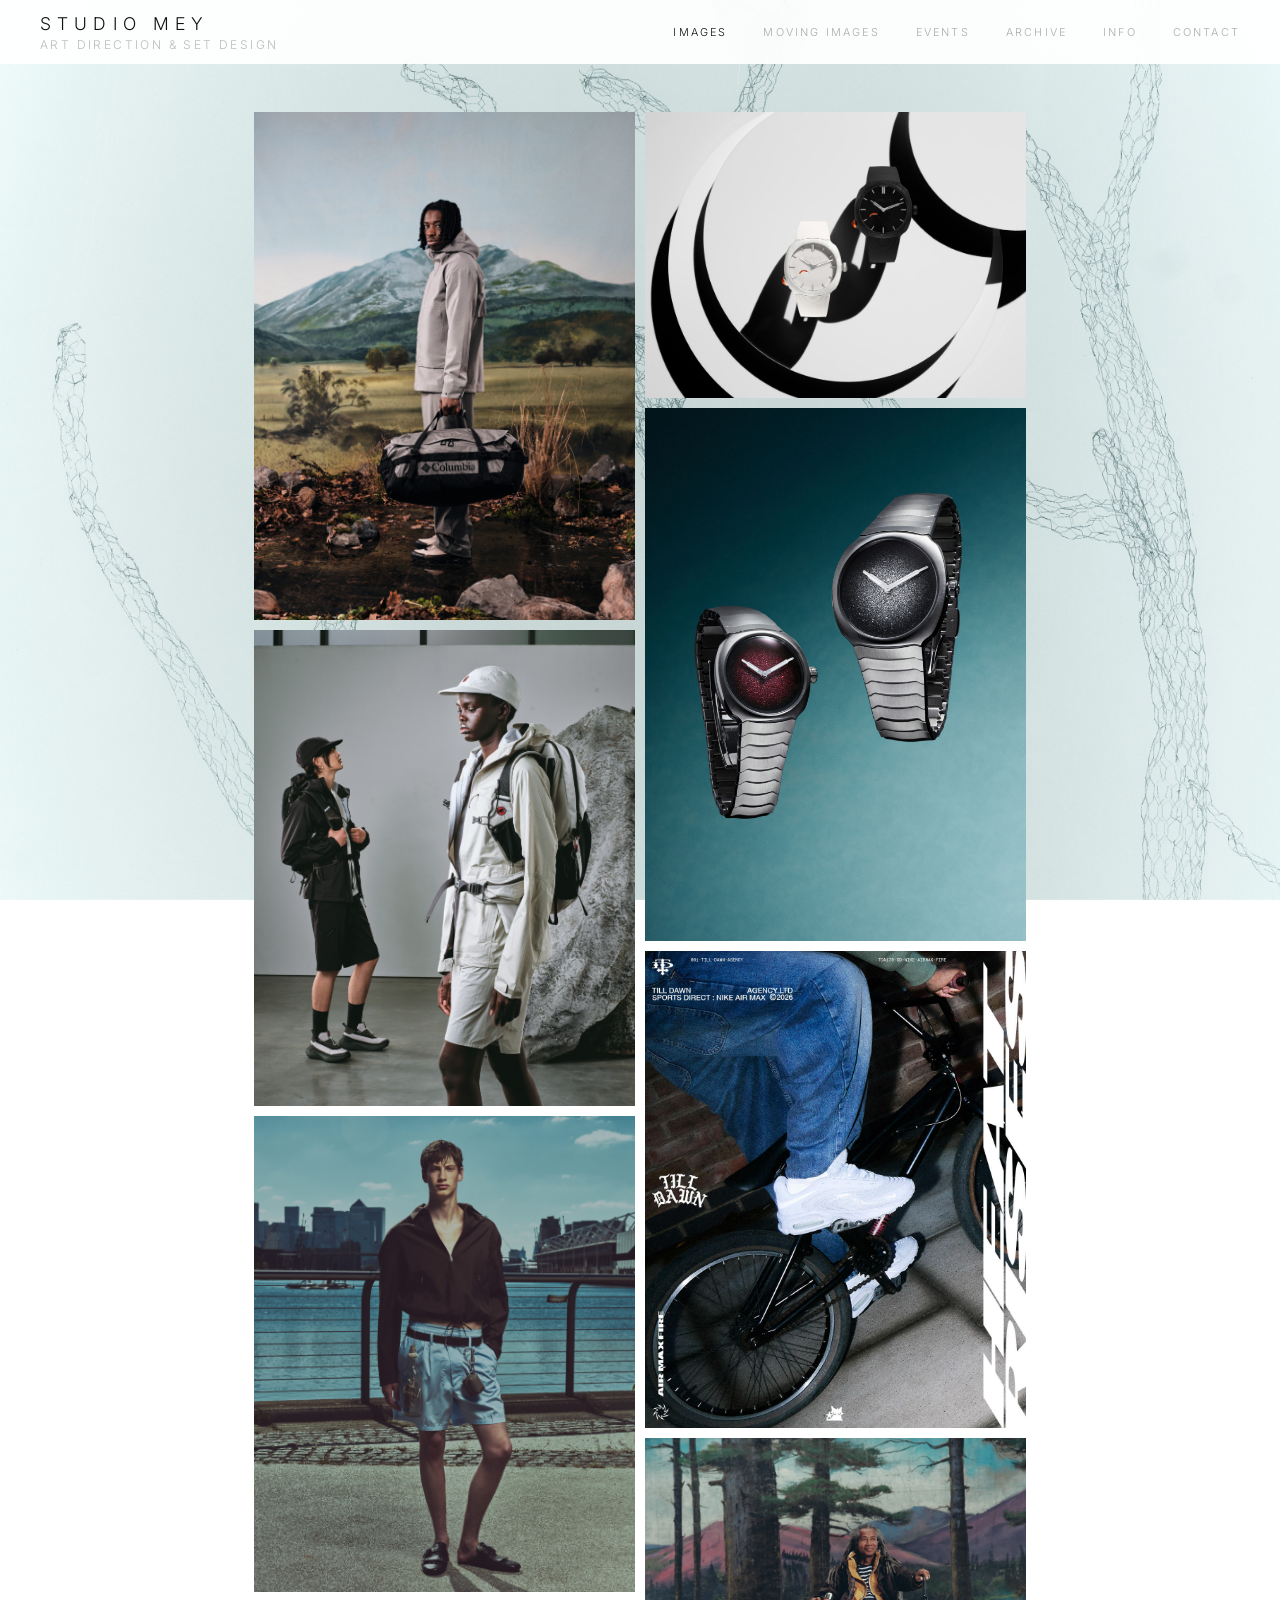
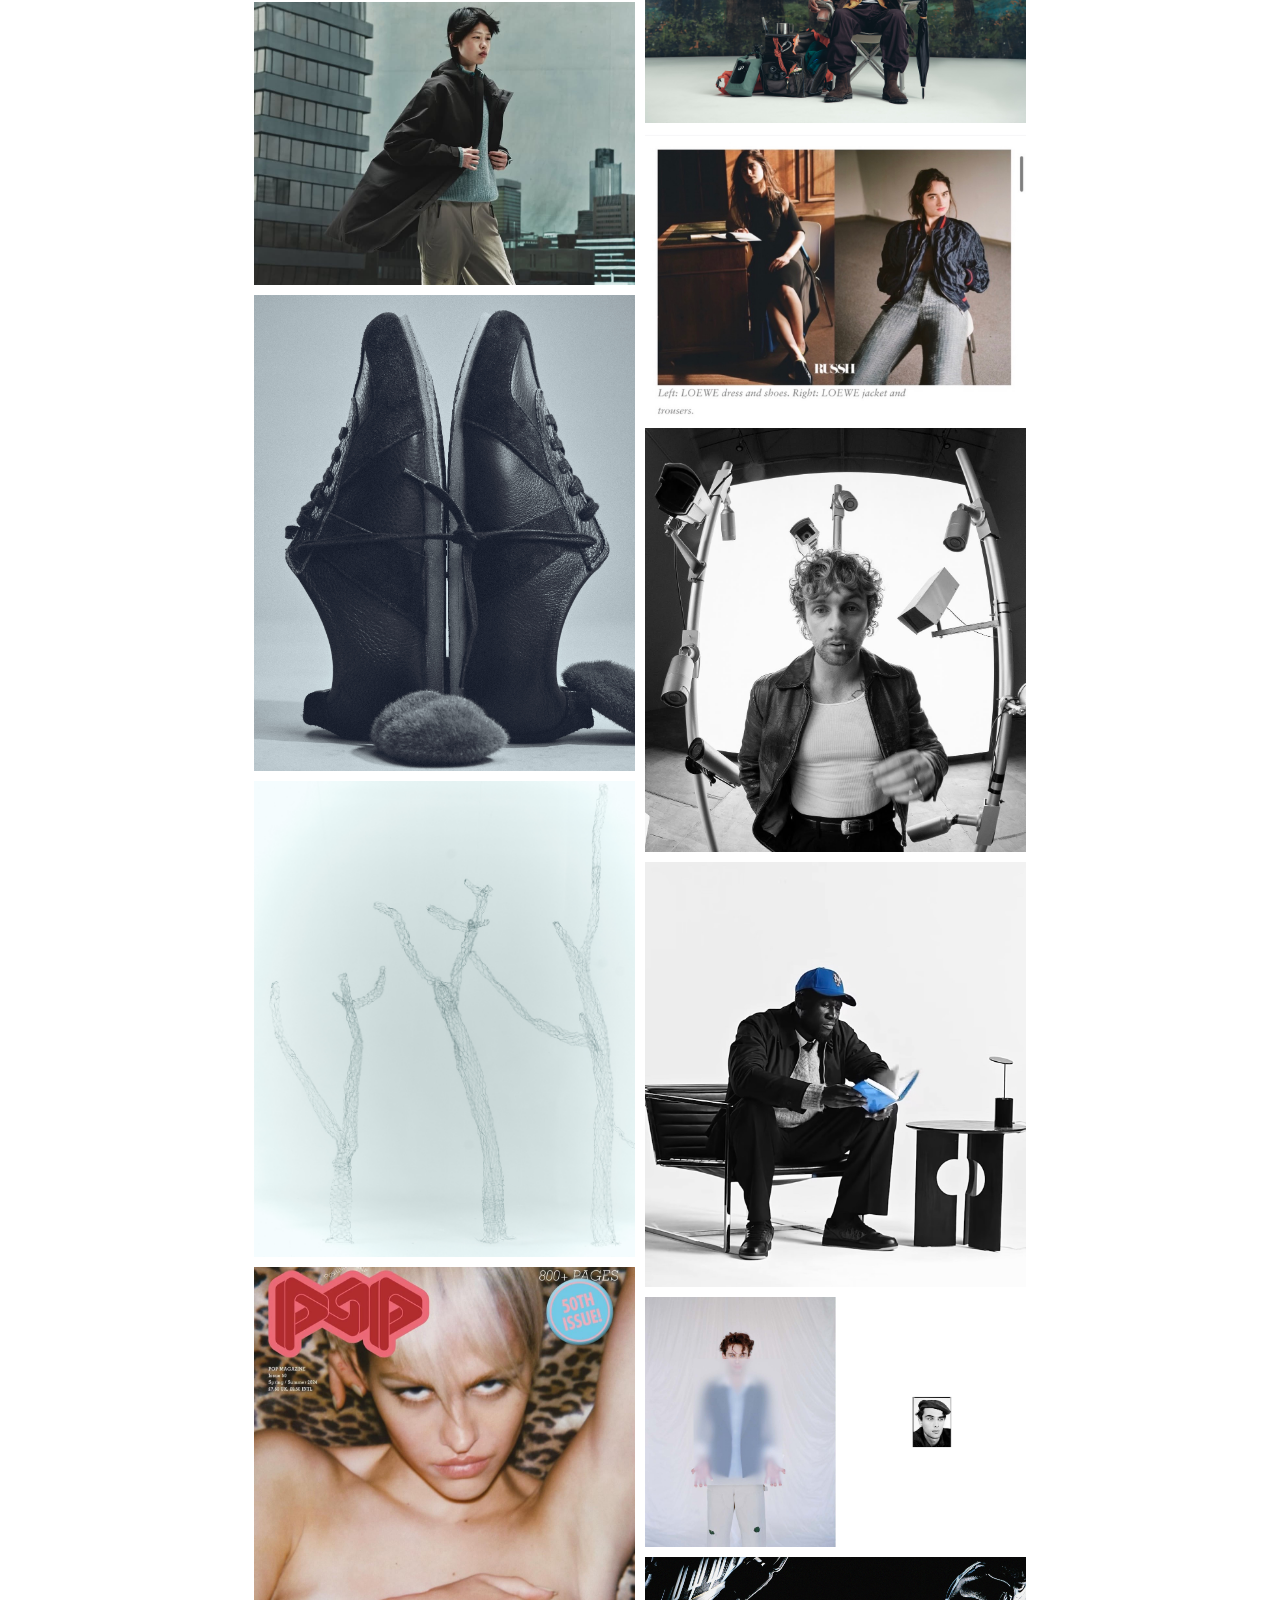
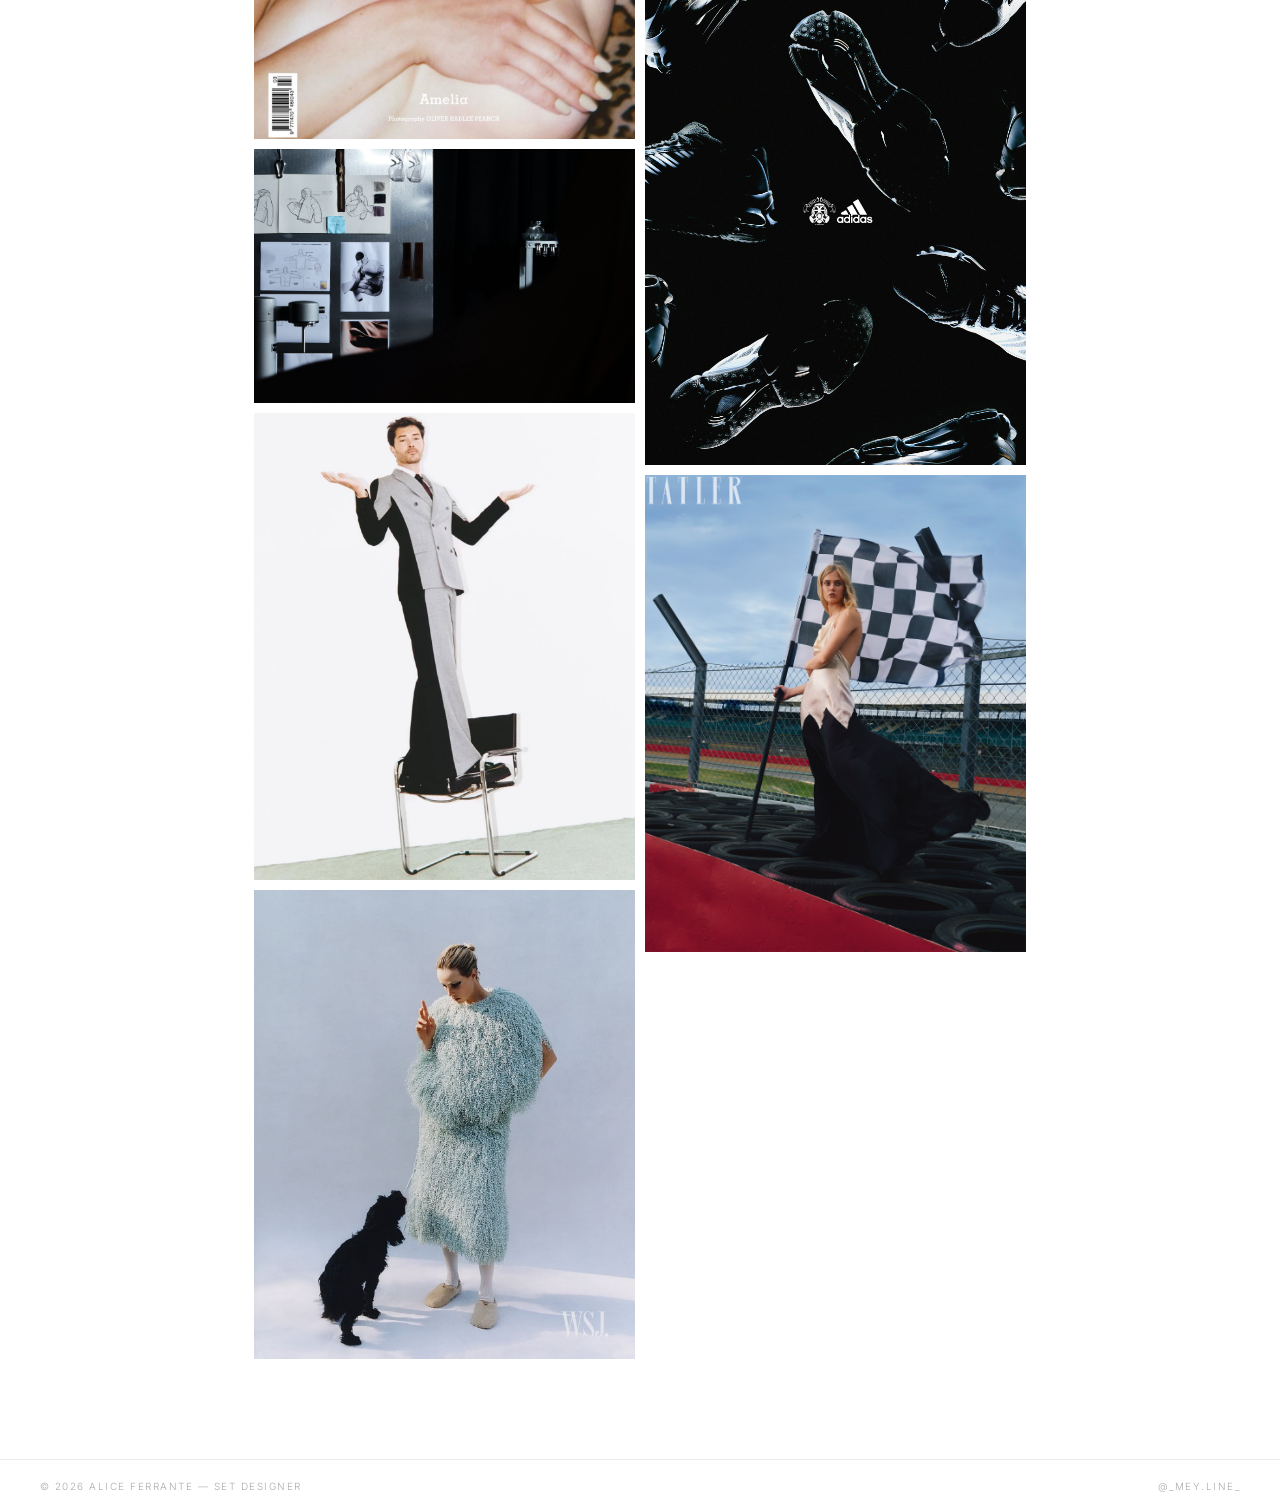
==== commit 2716839b: "Add Adidas x Footpatrol and F1 Academy x Tatler projects to Images gallery" ====
--- a/index.html
+++ b/index.html
@@ -166,7 +166,21 @@
         <div class="card-hover-label">View Project</div>
       </div>
     </article>
-    
+
+    <article class="project-card" data-project="18">
+      <div class="card-img-wrap">
+        <img src="images/FPxAdidas1.jpg" alt="Adidas x Footpatrol Megaride AG" loading="lazy" />
+        <div class="card-hover-label">View Project</div>
+      </div>
+    </article>
+
+    <article class="project-card" data-project="19">
+      <div class="card-img-wrap">
+        <img src="images/F1Tatler1.jpg" alt="F1 Academy x Tatler Magazine" loading="lazy" />
+        <div class="card-hover-label">View Project</div>
+      </div>
+    </article>
+
   </main>
 
   <footer class="site-footer">
--- a/style.css
+++ b/style.css
@@ -296,6 +296,7 @@
   color: var(--ink-soft);
   margin-bottom: 28px;
   letter-spacing: 0.02em;
+  white-space: pre-line;
 }
 .overlay-credits {
   font-size: 0.62rem;
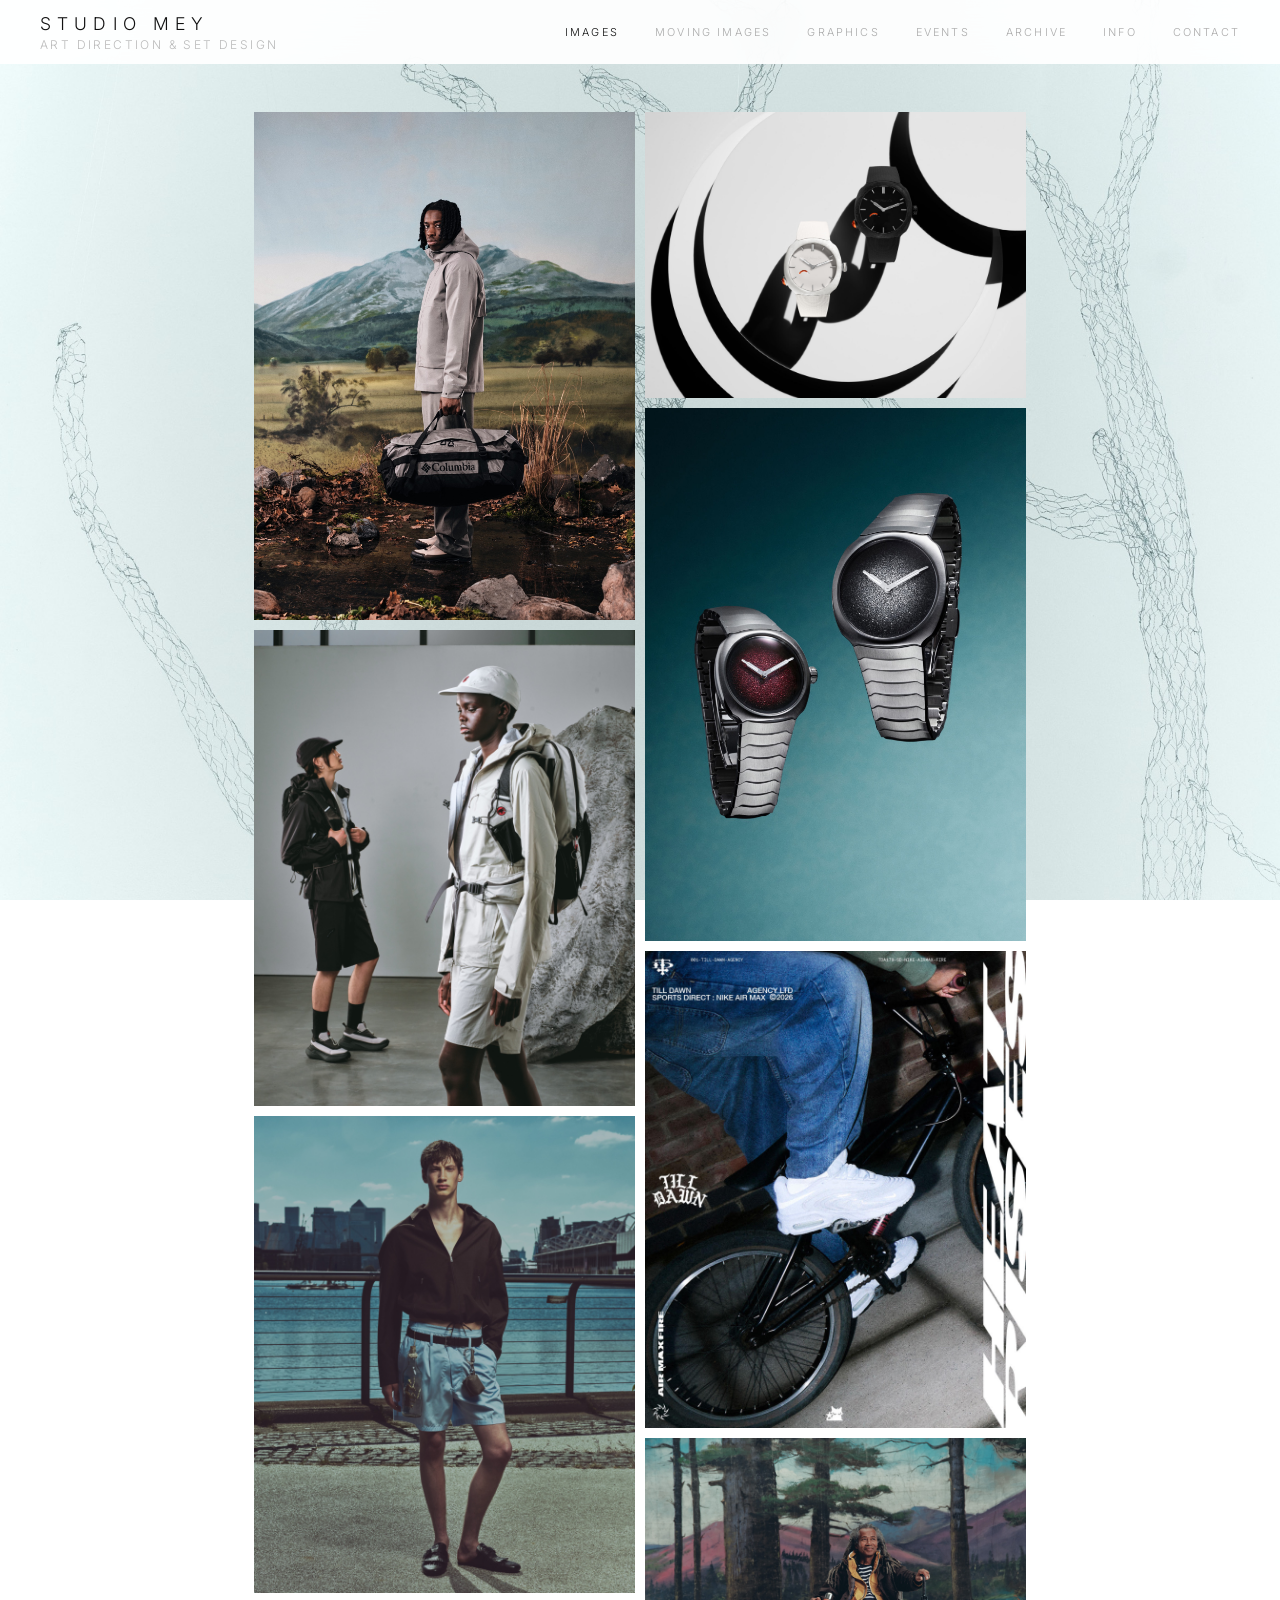
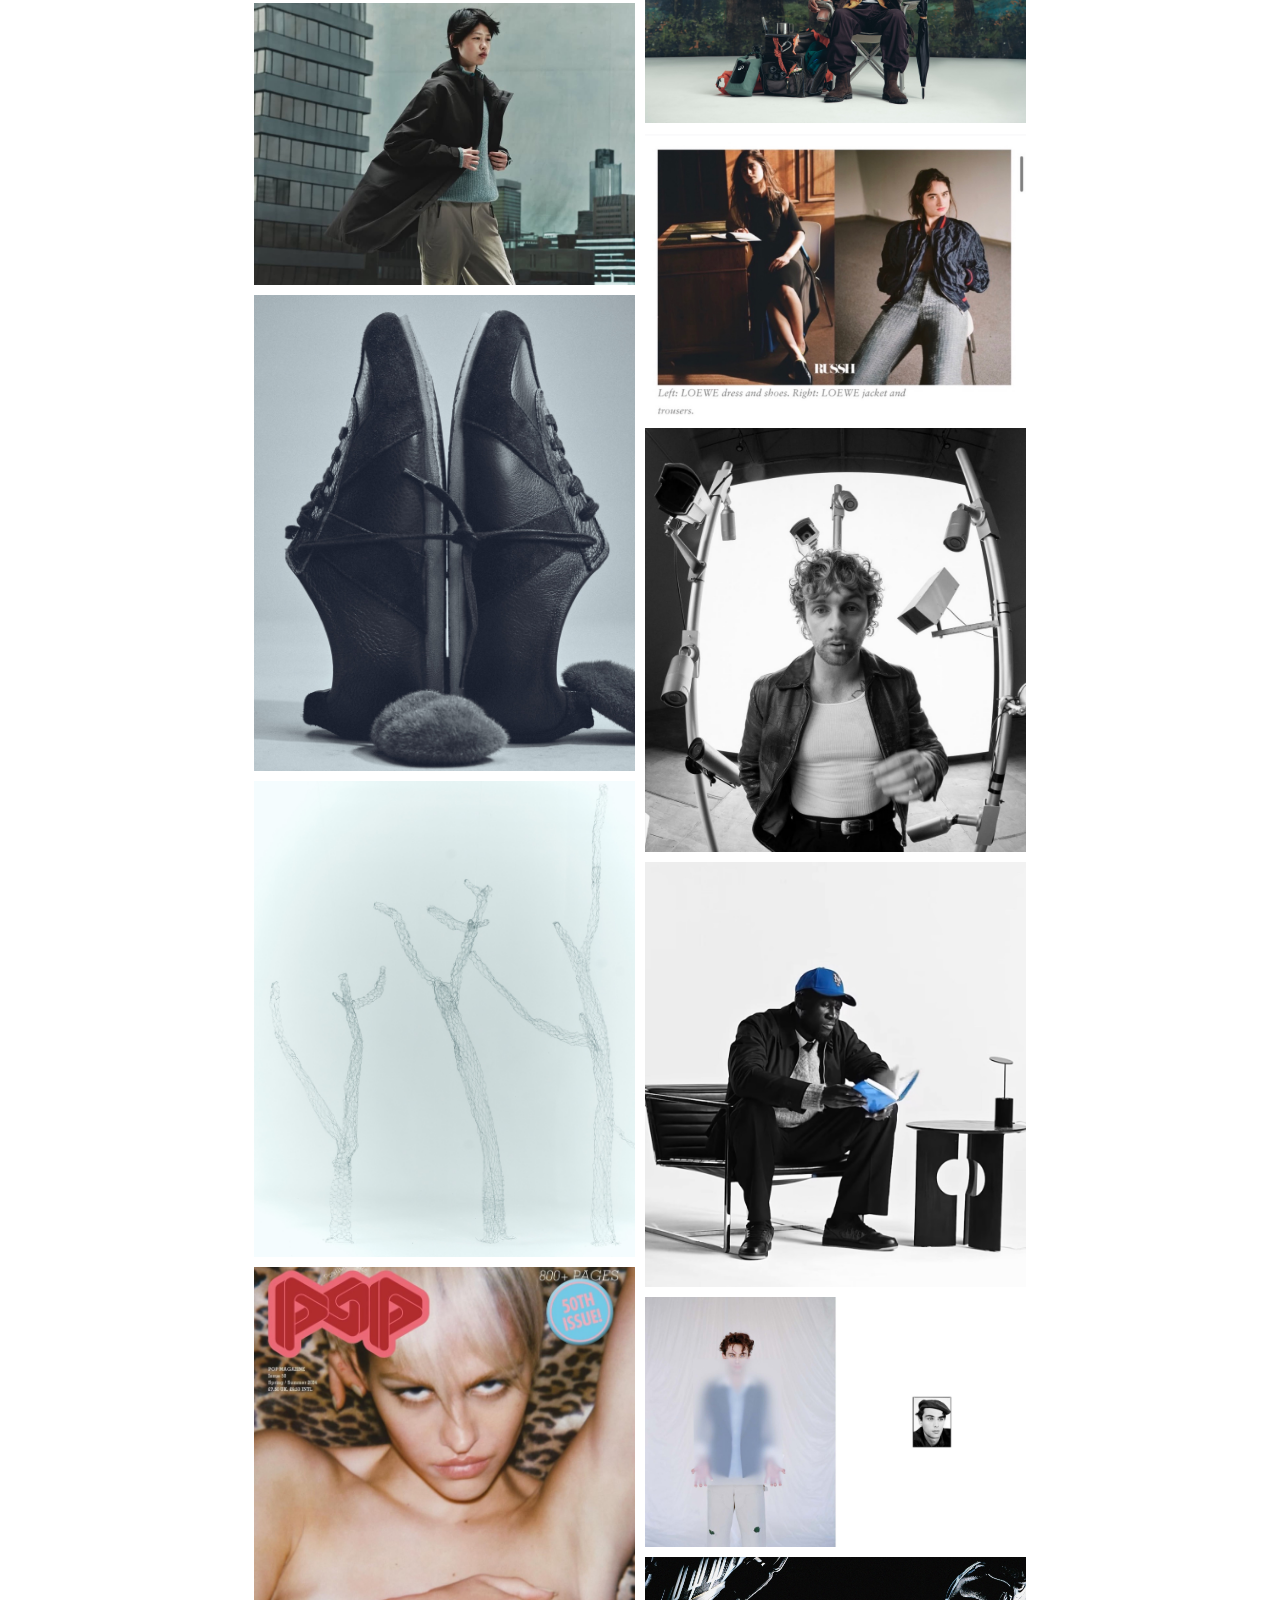
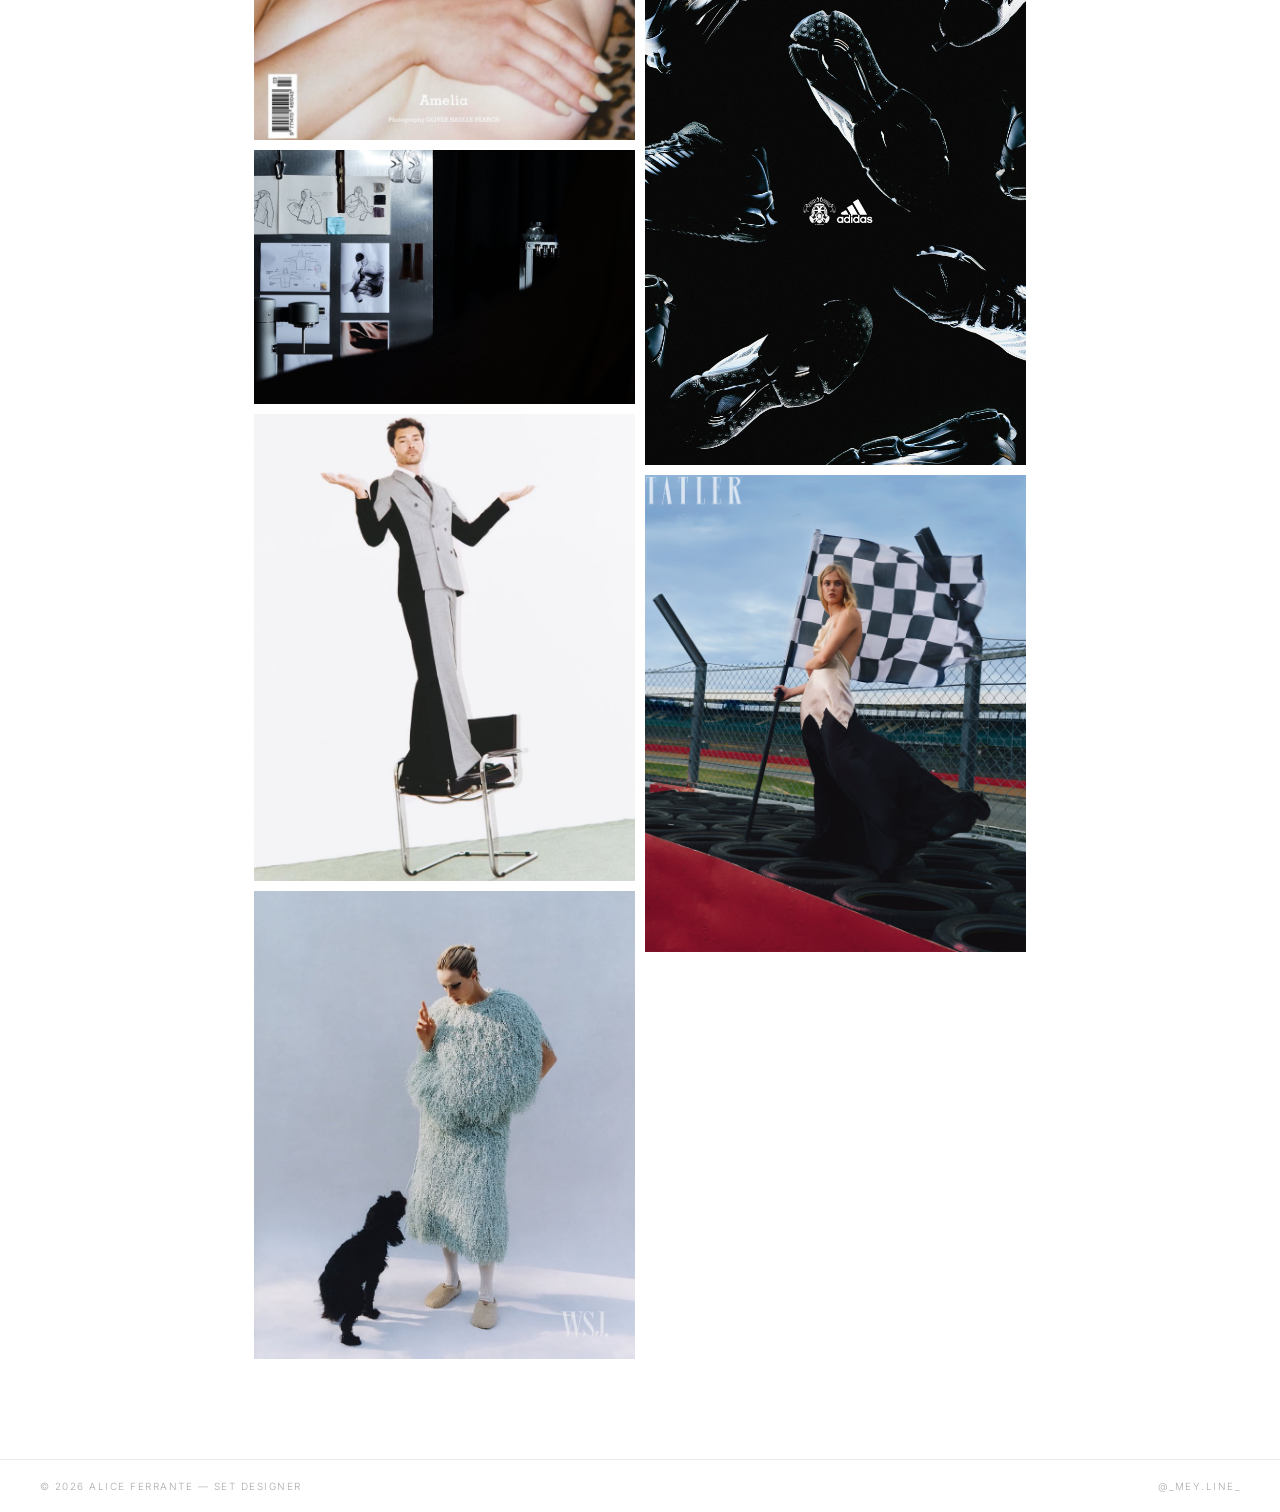
==== commit be700449: "Add Graphics section and India-Nepal photobook viewer to Archive Adds a new Graphics nav page with a" ====
--- a/index.html
+++ b/index.html
@@ -20,6 +20,7 @@
         <nav class="nav-links">
       <a href="index.html" class="nav-link active">Images</a>
       <a href="moving-images.html" class="nav-link">Moving Images</a>
+      <a href="graphics.html" class="nav-link">Graphics</a>
       <a href="events.html" class="nav-link">Events</a>
       <a href="archive.html" class="nav-link">Archive</a>
       <a href="info.html" class="nav-link">Info</a>
@@ -33,6 +34,7 @@
   <nav class="nav-mobile" id="mobileMenu">
     <a href="index.html" class="nav-mobile-link active">Images</a>
     <a href="moving-images.html" class="nav-mobile-link ">Moving Images</a>
+    <a href="graphics.html" class="nav-mobile-link ">Graphics</a>
     <a href="events.html" class="nav-mobile-link ">Events</a>
     <a href="archive.html" class="nav-mobile-link ">Archive</a>
     <a href="info.html" class="nav-mobile-link ">Info</a>
--- a/style.css
+++ b/style.css
@@ -164,6 +164,24 @@
   max-width: 600px;
 }
 
+/* --- MASONRY / PINTEREST GALLERY (Graphics) --- */
+.gallery--masonry {
+  max-width: 1100px;
+  columns: 3;
+  column-gap: 14px;
+}
+.gallery--masonry .project-card { margin-bottom: 14px; }
+
+.gallery-empty {
+  font-size: 0.68rem;
+  font-weight: 300;
+  letter-spacing: 0.15em;
+  text-transform: uppercase;
+  color: var(--ink-faint);
+  text-align: center;
+  padding: 80px 0;
+}
+
 /* Project cards */
 .project-card {
   break-inside: avoid;
@@ -462,6 +480,11 @@
     max-width: 100%;
     margin: 0 auto;
   }
+  .gallery--masonry {
+    columns: 2;
+    max-width: 100%;
+    column-gap: 8px;
+  }
   .project-card { margin-bottom: 8px; }
 
   .overlay-inner { grid-template-columns: 1fr; }
